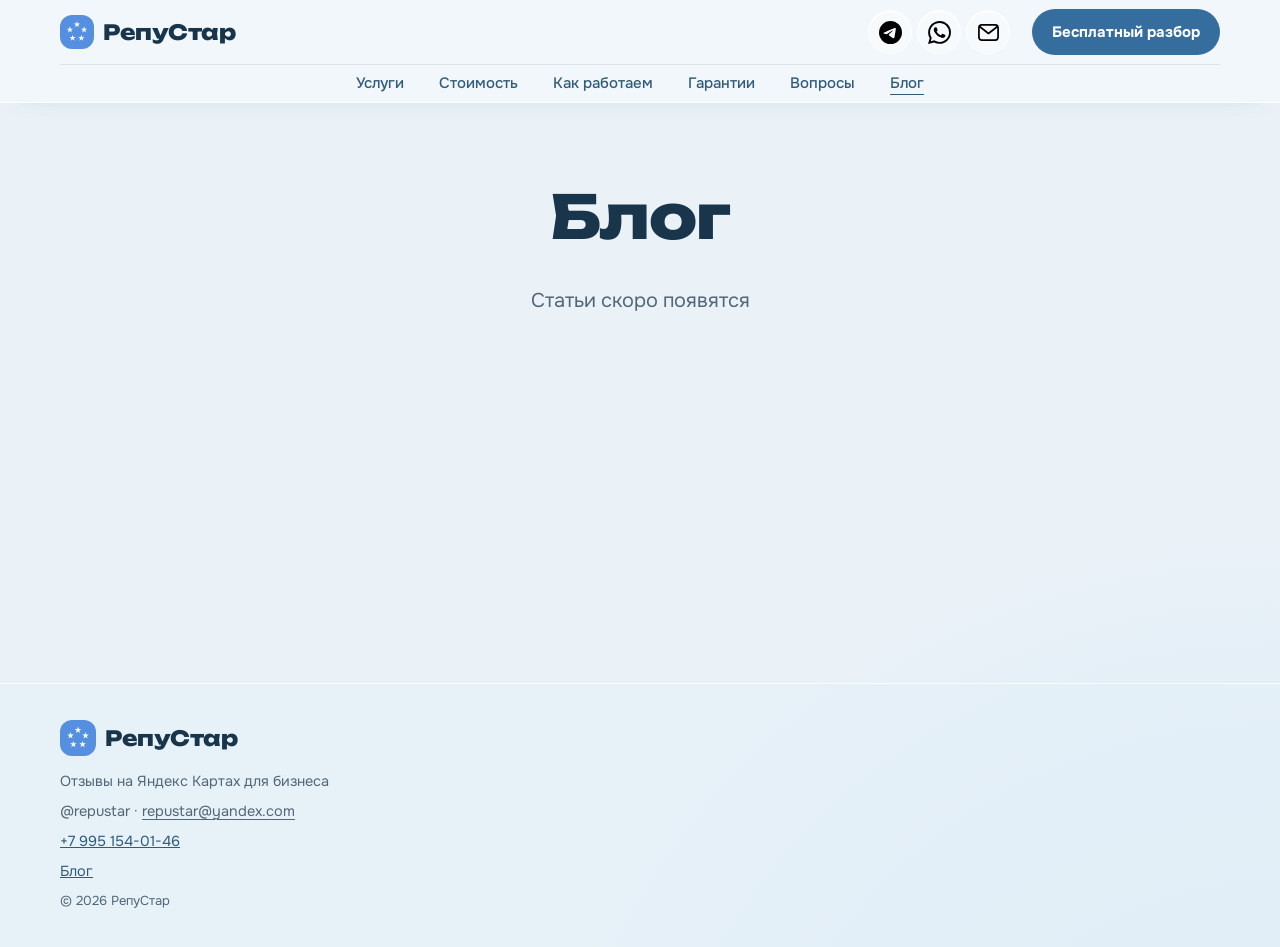
==== blog/index.html @ bebe1fba "Simplify landing copy and add standalone blog" ====
<!DOCTYPE html>
<html lang="ru" data-theme="pastel">
<head>
  <meta charset="UTF-8">
  <meta name="viewport" content="width=device-width, initial-scale=1.0">
  <title>Блог — РепуСтар</title>
  <meta name="description" content="Блог РепуСтар о репутации бизнеса на Яндекс Картах. Статьи скоро появятся.">
  <meta name="robots" content="index,follow,max-image-preview:large">
  <meta name="theme-color" content="#e1edf6">
  <meta property="og:type" content="website">
  <meta property="og:locale" content="ru_RU">
  <meta property="og:title" content="Блог — РепуСтар">
  <meta property="og:description" content="Статьи о репутации бизнеса скоро появятся.">
  <meta name="twitter:card" content="summary">
  <link rel="icon" type="image/svg+xml" href="../favicon.svg?v=3">
  <link rel="preconnect" href="https://fonts.googleapis.com">
  <link rel="preconnect" href="https://fonts.gstatic.com" crossorigin>
  <link href="https://fonts.googleapis.com/css2?family=Onest:wght@400;500;600;700;800&family=Unbounded:wght@500;700;800&display=swap" rel="stylesheet">
  <link rel="stylesheet" href="../pastel-theme.css?v=3">
  <link rel="stylesheet" href="../tide.css?v=3">
  <link rel="stylesheet" href="../interactions.css?v=3">
  <link rel="stylesheet" href="../frost.css?v=3">
  <link rel="stylesheet" href="../range.css?v=1">
  <link rel="stylesheet" href="../email-copy.css?v=1">
  <link rel="stylesheet" href="../cleanup.css?v=1">

  <link rel="canonical" href="https://repustar.pro/blog/">
</head>
<body class="blog-page">
<header class="site-header">
  <div class="wrap header-inner">
    <a class="logo" href="../#top"><span class="logo-mark" aria-hidden="true"><svg xmlns="http://www.w3.org/2000/svg" viewBox="0 0 1024 1024"><rect width="1024" height="1024" fill="#548FE0"/><polygon points="512.0000,187.0000 534.4514,256.0983 607.1057,256.0983 548.3271,298.8034 570.7785,367.9017 512.0000,325.1966 453.2215,367.9017 475.6729,298.8034 416.8943,256.0983 489.5486,256.0983" fill="#FFFFFF"/><polygon points="725.9877,342.4712 748.4391,411.5695 821.0934,411.5695 762.3148,454.2746 784.7662,523.3729 725.9877,480.6678 667.2092,523.3729 689.6606,454.2746 630.8821,411.5695 703.5363,411.5695" fill="#FFFFFF"/><polygon points="644.2517,594.0288 666.7031,663.1271 739.3573,663.1271 680.5788,705.8322 703.0302,774.9305 644.2517,732.2254 585.4732,774.9305 607.9246,705.8322 549.1460,663.1271 621.8003,663.1271" fill="#FFFFFF"/><polygon points="379.7483,594.0288 402.1997,663.1271 474.8540,663.1271 416.0754,705.8322 438.5268,774.9305 379.7483,732.2254 320.9698,774.9305 343.4212,705.8322 284.6427,663.1271 357.2969,663.1271" fill="#FFFFFF"/><polygon points="298.0123,342.4712 320.4637,411.5695 393.1179,411.5695 334.3394,454.2746 356.7908,523.3729 298.0123,480.6678 239.2338,523.3729 261.6852,454.2746 202.9066,411.5695 275.5609,411.5695" fill="#FFFFFF"/></svg></span>РепуСтар</a>
    <nav class="quick-contacts" aria-label="Быстрые контакты">
          <a class="contact-channel channel-tg" href="https://t.me/repustar" target="_blank" rel="noopener" title="Написать в Telegram" aria-label="Написать в Telegram"><img src="../assets/contact-telegram.svg" alt="" aria-hidden="true" width="24" height="24"></a>
          <a class="contact-channel channel-wa" href="https://wa.me/79951540146" target="_blank" rel="noopener" title="Написать в WhatsApp" aria-label="Написать в WhatsApp"><img src="../assets/contact-whatsapp.svg" alt="" aria-hidden="true" width="24" height="24"></a>
          <button type="button" class="contact-channel channel-mail" data-copy-email="repustar@yandex.com" title="Скопировать почту" aria-label="Скопировать почту: repustar@yandex.com"><img src="../assets/contact-mail.svg" alt="" aria-hidden="true" width="24" height="24"></button></nav>
    <nav class="nav" id="nav">
      <a href="../#services">Услуги</a>
      <a href="../#packages">Стоимость</a>
      <a href="../#how">Как работаем</a>
      <a href="../#guarantees">Гарантии</a>
      <a href="../#faq">Вопросы</a>
      <a href="/blog/" aria-current="page">Блог</a>
    </nav>
    <a class="btn btn-accent btn-header" href="../#contacts">Бесплатный разбор</a>
    <button class="burger" id="burger" aria-label="Меню" aria-expanded="false">
      <span></span><span></span><span></span>
    </button>
  </div>
</header>
<main id="top" class="blog-main">
  <section class="section blog-section" aria-labelledby="blogTitle">
    <div class="wrap wrap-narrow">
      <h1 id="blogTitle">Блог</h1>
      <p class="blog-empty">Статьи скоро появятся</p>
    </div>
  </section>
</main>
<footer class="site-footer">
  <div class="wrap footer-inner">
    <div class="logo logo-footer"><span class="logo-mark" aria-hidden="true"><svg xmlns="http://www.w3.org/2000/svg" viewBox="0 0 1024 1024"><rect width="1024" height="1024" fill="#548FE0"/><polygon points="512.0000,187.0000 534.4514,256.0983 607.1057,256.0983 548.3271,298.8034 570.7785,367.9017 512.0000,325.1966 453.2215,367.9017 475.6729,298.8034 416.8943,256.0983 489.5486,256.0983" fill="#FFFFFF"/><polygon points="725.9877,342.4712 748.4391,411.5695 821.0934,411.5695 762.3148,454.2746 784.7662,523.3729 725.9877,480.6678 667.2092,523.3729 689.6606,454.2746 630.8821,411.5695 703.5363,411.5695" fill="#FFFFFF"/><polygon points="644.2517,594.0288 666.7031,663.1271 739.3573,663.1271 680.5788,705.8322 703.0302,774.9305 644.2517,732.2254 585.4732,774.9305 607.9246,705.8322 549.1460,663.1271 621.8003,663.1271" fill="#FFFFFF"/><polygon points="379.7483,594.0288 402.1997,663.1271 474.8540,663.1271 416.0754,705.8322 438.5268,774.9305 379.7483,732.2254 320.9698,774.9305 343.4212,705.8322 284.6427,663.1271 357.2969,663.1271" fill="#FFFFFF"/><polygon points="298.0123,342.4712 320.4637,411.5695 393.1179,411.5695 334.3394,454.2746 356.7908,523.3729 298.0123,480.6678 239.2338,523.3729 261.6852,454.2746 202.9066,411.5695 275.5609,411.5695" fill="#FFFFFF"/></svg></span>РепуСтар</div>
    <p>Отзывы на Яндекс Картах для бизнеса</p>
    <p>@repustar&nbsp;·&nbsp;<button type="button" class="email-copy-text" data-copy-email="repustar@yandex.com" title="Скопировать почту">repustar@yandex.com</button></p>
    <p><a href="tel:+79951540146">+7&nbsp;995&nbsp;154-01-46</a></p>
    <p><a href="/blog/">Блог</a></p>
    <p class="footer-muted">© 2026&nbsp;РепуСтар</p>
  </div>
</footer>
<script src="../blog-nav.js?v=1"></script>
<script src="../email-copy.js?v=1"></script>
</body>
</html>
---- pastel-theme.css ----
/* styles.css */
/* ============ РепуСтар — лендинг ============ */
/* Палитра: тёплый paper/ink + amber акцент. Шрифты: Unbounded (заголовки) + Onest (текст) */

:root {
  --paper: #f5f9fc;
  --paper-2: #eaf2f7;
  --ink: #19354c;
  --ink-2: #203e55;
  --muted: #526778;
  --line: #d2dae0;
  --line-dark: #293035;
  --accent: #346d9e;
  --accent-strong: #315b7a;
  --accent-soft: #dbe5ed;
  --white: #ffffff;
  --radius: 14px;
  --radius-lg: 22px;
  --font: "Onest", "Segoe UI", system-ui, -apple-system, sans-serif;
  --font-head: "Unbounded", "Onest", "Segoe UI", system-ui, sans-serif;
}

* { margin: 0; padding: 0; box-sizing: border-box; }

html { scroll-behavior: smooth; }

body {
  font-family: var(--font);
  background: var(--paper);
  color: var(--ink);
  line-height: 1.6;
  font-size: 17px;
  -webkit-font-smoothing: antialiased;
}

.wrap { max-width: 1080px; margin: 0 auto; padding: 0 24px; }
.wrap-narrow { max-width: 760px; }

/* ---------- header ---------- */
.site-header {
  position: sticky; top: 0; z-index: 50;
  background: rgba(245,249,252,0.92);
  backdrop-filter: blur(8px);
  border-bottom: 1px solid var(--line);
}
.header-inner { display: flex; align-items: center; gap: 28px; height: 68px; }

.logo { font-family: var(--font-head); font-weight: 800; font-size: 21px; letter-spacing: -0.5px; color: var(--ink); text-decoration: none; display: inline-flex; align-items: center; gap: 0; }
.logo span { color: var(--ink); }
.logo-mark {
  display: inline-flex; align-items: center; justify-content: center;
  width: 30px; height: 30px; border-radius: 9px;
  background: var(--accent); color: #19354c; font-size: 16px; line-height: 1;
  flex-shrink: 0;
  margin-right: 8px;
}

.nav { display: flex; gap: 22px; margin-left: auto; }
.nav a {
  color: var(--muted); text-decoration: none; font-weight: 500; font-size: 15px;
  transition: color 0.15s;
}
.nav a:hover { color: var(--ink); }

.btn {
  display: inline-block; padding: 12px 22px; border-radius: 12px;
  font-weight: 700; font-size: 16px; text-decoration: none; text-align: center;
  cursor: pointer; border: 2px solid transparent;
  transition: transform 0.12s, background 0.15s, border-color 0.15s;
  min-height: 48px;
}
.btn:active { transform: scale(0.98); }
.btn-accent { background: var(--accent); color: #19354c; }
.btn-accent:hover { background: var(--accent-strong); }
.btn-ghost { border-color: var(--line); color: var(--ink); background: transparent; }
.btn-ghost:hover { border-color: var(--ink); }
.btn-block { width: 100%; }
.btn-big { padding: 16px 34px; font-size: 18px; }
.btn-header { padding: 9px 18px; font-size: 15px; min-height: 40px; }

.burger { display: none; background: none; border: none; cursor: pointer; padding: 8px; }
.burger span { display: block; width: 22px; height: 2.5px; background: var(--ink); margin: 5px 0; border-radius: 2px; transition: 0.2s; }

/* ---------- hero ---------- */
.hero { padding: 88px 0 72px; }
.hero-grid { display: grid; grid-template-columns: 1.25fr 0.85fr; gap: 56px; align-items: center; }

.eyebrow {
  font-size: 13px; font-weight: 700; letter-spacing: 0.12em; text-transform: uppercase;
  color: var(--accent-strong); margin-bottom: 14px;
}
.eyebrow-dark { color: #bdd8eb; }

h1, h2, h3 { font-family: var(--font-head); }
h1 { font-size: 42px; line-height: 1.14; letter-spacing: -1px; font-weight: 800; }
h1 em { font-style: normal; color: var(--accent-strong); }
.lead { font-size: 19px; color: var(--muted); margin: 20px 0 28px; max-width: 560px; }

.hero-actions { display: flex; gap: 14px; flex-wrap: wrap; }

.hero-facts { list-style: none; display: flex; gap: 22px; margin-top: 34px; flex-wrap: wrap; }
.hero-facts li {
  font-size: 14.5px; color: var(--muted); font-weight: 500;
  display: flex; align-items: center; gap: 8px;
}
.hero-facts li::before { content: ""; width: 7px; height: 7px; border-radius: 50%; background: var(--accent); display: inline-block; }

/* визуал — карточка рейтинга */
.hero-visual { display: flex; justify-content: center; }
.rating-card {
  background: var(--white); border: 1px solid var(--line); border-radius: var(--radius-lg);
  padding: 26px; width: 320px; box-shadow: 0 24px 60px -24px rgba(25,53,76,0.25);
  transform: rotate(1.5deg);
  animation: float 5.5s ease-in-out infinite;
}
@keyframes float {
  0%, 100% { transform: rotate(1.5deg) translateY(0); }
  50% { transform: rotate(1.5deg) translateY(-16px); }
}
.rc-head { display: flex; gap: 12px; align-items: center; margin-bottom: 18px; }
.rc-avatar {
  width: 44px; height: 44px; border-radius: 12px; background: var(--ink); color: var(--paper);
  display: flex; align-items: center; justify-content: center; font-weight: 800; font-size: 18px;
}
.rc-name { font-weight: 700; font-size: 15.5px; }
.rc-cat { font-size: 13px; color: var(--muted); }
.rc-score { border-top: 1px solid var(--line); border-bottom: 1px solid var(--line); padding: 16px 0; display: grid; grid-template-columns: auto 1fr; grid-template-areas: "num stars" "num count"; column-gap: 16px; align-items: center; }
.rc-num { grid-area: num; font-family: var(--font-head); font-size: 46px; font-weight: 800; letter-spacing: -2px; }
.rc-stars { grid-area: stars; color: var(--accent-strong); font-size: 19px; letter-spacing: 2px; }
.rc-count { grid-area: count; color: var(--muted); font-size: 14px; }
.rc-meta { display: flex; gap: 8px; margin-top: 16px; flex-wrap: wrap; }
.rc-badge { background: var(--accent-soft); color: #2a4152; font-size: 12.5px; font-weight: 700; padding: 6px 10px; border-radius: 8px; }
.rc-badge-warm { background: var(--paper-2); color: var(--muted); font-weight: 600; }

/* ---------- sections ---------- */
.section { padding: 84px 0; }
.section-dark { background: var(--ink); color: var(--paper); }
.section-dark h2 { color: var(--paper); }
.section-sub { color: var(--muted); margin: -6px 0 40px; max-width: 560px; }
.section-sub-dark { color: #91a0aa; }
h2 { font-size: 32px; letter-spacing: -0.5px; font-weight: 800; margin-bottom: 8px; }

/* услуги — featured-блок + карточки */
.svc-featured {
  display: grid; grid-template-columns: 1.35fr 0.9fr;
  background: var(--ink); color: var(--paper); border-radius: var(--radius-lg);
  overflow: hidden; margin-bottom: 20px;
}
.svc-f-copy { padding: 36px; }
.svc-f-copy h3 { font-size: 25px; font-weight: 800; margin: 14px 0 10px; color: var(--paper); }
.svc-f-copy p { color: #91a0aa; font-size: 16px; max-width: 520px; }
.tag {
  display: inline-block; font-size: 12px; font-weight: 700; letter-spacing: 0.04em; text-transform: uppercase;
  color: var(--muted); background: var(--paper-2); padding: 5px 10px; border-radius: 8px;
}
.tag-dark { color: #bdd8eb; background: rgba(52,109,158,0.16); }
.svc-f-list { list-style: none; margin-top: 20px; display: grid; gap: 9px; }
.svc-f-list li { color: var(--paper); font-size: 15px; padding-left: 24px; position: relative; }
.svc-f-list li::before { content: "✓"; position: absolute; left: 0; color: var(--accent); font-weight: 800; }
.svc-f-price {
  background: var(--ink-2); border-left: 1px solid var(--line-dark);
  padding: 36px; display: flex; flex-direction: column; gap: 16px;
}
.svc-price-line {
  display: flex; justify-content: space-between; align-items: baseline; gap: 12px;
  border-bottom: 1px dashed var(--line-dark); padding-bottom: 14px;
}
.svc-price-name { color: #91a0aa; font-size: 14.5px; }
.svc-price-val { color: var(--paper); font-weight: 800; font-size: 22px; white-space: nowrap; }
.svc-f-price .btn { margin-top: auto; }
.svc-f-hint { color: #687b88; font-size: 13px; text-align: center; margin: 0; }

.svc-grid { display: grid; grid-template-columns: repeat(3, 1fr); gap: 20px; }
.svc-card {
  background: var(--white); border: 1px solid var(--line); border-radius: var(--radius);
  padding: 26px; display: flex; flex-direction: column; gap: 8px;
  transition: transform 0.15s, box-shadow 0.15s;
}
.svc-card:hover { transform: translateY(-3px); box-shadow: 0 16px 32px -20px rgba(25,53,76,0.3); }
.svc-card h3 { font-size: 18px; font-weight: 800; }
.svc-card p { color: var(--muted); font-size: 15px; flex-grow: 1; }
.svc-card-price { font-weight: 800; font-size: 20px; }
.svc-card-price span { font-size: 13px; font-weight: 500; color: var(--muted); }
.svc-card-link { color: var(--accent-strong); font-weight: 700; font-size: 15px; text-decoration: none; }
.svc-card-link:hover { text-decoration: underline; }

/* гарантии — столбики с цифрами */
.section-tint { background: var(--paper-2); border-top: 1px solid var(--line); border-bottom: 1px solid var(--line); }
.guar-grid { display: grid; grid-template-columns: repeat(4, 1fr); gap: 34px; }
.guar-item { border-top: 2px solid var(--ink); padding-top: 20px; }
.guar-num {
  font-family: var(--font-head);
  font-size: 44px; font-weight: 800; letter-spacing: -2px; line-height: 1;
  color: var(--ink); margin-bottom: 16px;
}
.guar-num span { font-family: var(--font); font-size: 20px; font-weight: 600; letter-spacing: 0; margin-left: 8px; color: var(--muted); }
.guar-item h3 { font-size: 17px; font-weight: 700; margin-bottom: 6px; }
.guar-item p { color: var(--muted); font-size: 14.5px; }

/* шаги */
.steps { list-style: none; counter-reset: step; display: grid; gap: 0; }
.step {
  display: grid; grid-template-columns: 72px 1fr; gap: 24px; padding: 26px 0;
  border-bottom: 1px solid var(--line-dark);
}
.step:last-child { border-bottom: none; }
.step-num {
  width: 52px; height: 52px; border-radius: 50%; border: 2px solid var(--accent);
  color: #bdd8eb; font-weight: 800; font-size: 20px;
  display: flex; align-items: center; justify-content: center;
}
.step h3 { font-size: 19px; font-weight: 700; margin-bottom: 5px; color: var(--paper); }
.step p { color: #91a0aa; font-size: 15.5px; max-width: 640px; }

/* калькулятор */
.calc {
  background: var(--ink); color: var(--paper); border-radius: var(--radius-lg);
  padding: 38px 40px; max-width: 640px; margin: 0 auto;
}
.calc-embed {
  background: transparent; border-radius: 0; padding: 0; max-width: none; margin: 0;
  display: flex; flex-direction: column; gap: 14px;
}
.calc-embed .calc-top { margin-bottom: 4px; flex-direction: column; align-items: flex-start; gap: 10px; }
.calc-embed .calc-num { font-size: 44px; }
.calc-embed .calc-total { text-align: left; }
.calc-embed .calc-total-num { font-size: 26px; }
.calc-embed .calc-scale { margin: 2px 2px 4px; }
.calc-embed .calc-hint { margin: 0; text-align: left; }
.calc-top { display: flex; justify-content: space-between; align-items: flex-end; gap: 24px; margin-bottom: 22px; }
.calc-count { display: flex; align-items: baseline; gap: 10px; }
.calc-num { font-family: var(--font-head); font-size: 56px; font-weight: 800; letter-spacing: -2px; line-height: 1; }
.calc-unit { color: #91a0aa; font-size: 18px; }
.calc-total { text-align: right; }
.calc-total-num { font-family: var(--font-head); display: block; font-size: 28px; font-weight: 800; color: var(--accent); }
.calc-total-unit { color: #91a0aa; font-size: 13.5px; }
.calc-gift {
  display: inline-block; margin-top: 10px; padding: 7px 14px; border-radius: 999px;
  background: var(--accent-soft); color: #2a4152; font-size: 13.5px; font-weight: 700;
}
.calc-embed .calc-gift { margin-top: 0; }
.calc-range {
  -webkit-appearance: none; appearance: none; width: 100%; height: 8px; border-radius: 999px;
  background: var(--line-dark); outline: none; cursor: pointer;
}
.calc-range::-webkit-slider-thumb {
  -webkit-appearance: none; appearance: none; width: 26px; height: 26px; border-radius: 50%;
  background: var(--accent); border: 3px solid var(--ink-2); box-shadow: 0 0 0 2px var(--accent); cursor: grab;
}
.calc-range::-moz-range-thumb {
  width: 26px; height: 26px; border-radius: 50%;
  background: var(--accent); border: 3px solid var(--ink-2); box-shadow: 0 0 0 2px var(--accent); cursor: grab;
}
.calc-scale { display: flex; justify-content: space-between; color: #687b88; font-size: 13px; margin: 8px 2px 24px; }
.calc .btn { display: block; }
.calc-hint { color: #687b88; font-size: 13.5px; text-align: center; margin: 14px 0 0; }
.plans-note { color: var(--muted); font-size: 14.5px; margin-top: 22px; text-align: center; }

/* кейсы */
.case-grid { display: grid; grid-template-columns: repeat(3, 1fr); gap: 20px; margin-top: 8px; }
.case-card {
  background: var(--ink-2); border: 1px solid var(--line-dark); border-radius: var(--radius);
  padding: 24px; display: flex; flex-direction: column; gap: 14px;
}
.case-top { display: flex; justify-content: space-between; align-items: flex-start; gap: 10px; }
.case-title { font-weight: 700; font-size: 16px; color: var(--paper); }
.case-badge { font-size: 12px; font-weight: 700; color: #bdd8eb; border: 1px solid #303b42; padding: 4px 9px; border-radius: 8px; white-space: nowrap; }
.case-score { font-family: var(--font-head); font-size: 24px; font-weight: 800; letter-spacing: -0.5px; color: var(--paper); }
.case-score b { color: var(--accent); }
.case-line { color: #91a0aa; font-size: 14px; }
.cases-note { margin-top: 20px; color: #687b88; font-size: 13.5px; }

/* FAQ */
.faq-item { border-bottom: 1px solid var(--line); }
.faq-item summary {
  cursor: pointer; list-style: none; padding: 22px 0; font-weight: 700; font-size: 18px;
  display: flex; justify-content: space-between; align-items: center; gap: 16px;
}
.faq-item summary::-webkit-details-marker { display: none; }
.faq-item summary::after { content: "+"; font-size: 24px; font-weight: 500; color: var(--accent-strong); transition: transform 0.2s; flex-shrink: 0; }
.faq-item[open] summary::after { transform: rotate(45deg); }
.faq-item p { color: var(--muted); padding: 0 0 22px; max-width: 620px; }

/* CTA */
.section-cta { padding: 96px 0; }
.cta-box { text-align: center; }
.cta-box h2 { font-size: 34px; }
.cta-box p { color: var(--muted); margin: 12px 0 28px; }
.cta-hint { font-size: 14px; margin-top: 18px !important; }
.cta-hint a { color: var(--muted); }

/* лид-форма */
.lead-form {
  margin: 32px 0 20px; padding: 24px; border: 1px solid var(--line); border-radius: var(--radius-lg);
  background: var(--white); text-align: left; box-shadow: 0 18px 38px -32px rgba(25,53,76,0.45);
}
.lead-form-grid { display: grid; grid-template-columns: 1fr 1fr; gap: 14px; }
.lead-form label { display: block; margin-bottom: 14px; color: var(--ink); font-size: 14px; font-weight: 700; }
.lead-form label > span { display: block; margin: 0 0 6px; }
.lead-form small { color: var(--muted); font-weight: 500; }
.lead-form input, .lead-form textarea {
  display: block; width: 100%; border: 1px solid var(--line); border-radius: 10px; padding: 12px 14px;
  color: var(--ink); background: #fff; font: inherit; font-size: 16px; line-height: 1.4;
}
.lead-form textarea { resize: vertical; min-height: 92px; }
.lead-form input:focus, .lead-form textarea:focus { outline: 3px solid var(--accent-soft); border-color: var(--accent-strong); }
.form-note { font-size: 13.5px; color: var(--muted) !important; margin: 12px 0 0 !important; text-align: center; }
.form-note[data-state="error"] { color: #a32626 !important; }
.form-note[data-state="success"] { color: #276b39 !important; }
.lead-form button:disabled { opacity: 0.65; cursor: wait; }
.hp-field { position: absolute; left: -9999px; width: 1px; height: 1px; overflow: hidden; }

.contact-grid { display: grid; grid-template-columns: repeat(3, 1fr); gap: 12px; }
.contact-btn {
  min-height: 54px; display: flex; align-items: center; justify-content: center;
  color: #fff !important; border: none; font-weight: 700;
}
.contact-btn:hover { transform: translateY(-2px); }
.ct-tg { background: #2aabee; }
.ct-mail { background: #526778; }

.mobile-cta { display: none; }

/* footer */
.site-footer { border-top: 1px solid var(--line); padding: 36px 0; background: var(--paper-2); }
.footer-inner { display: flex; flex-direction: column; gap: 6px; }
.footer-inner p { color: var(--muted); font-size: 14.5px; }
.logo-footer { margin-bottom: 8px; }
.footer-muted { font-size: 13px !important; }

/* ---------- responsive ---------- */
@media (max-width: 920px) {
  .hero-grid { grid-template-columns: 1fr; gap: 44px; }
  .hero { padding: 56px 0 48px; }
  h1 { font-size: 36px; }
  .hero-visual { order: 2; }
  .case-grid { grid-template-columns: 1fr; }
  .svc-featured { grid-template-columns: 1fr; }
  .svc-f-price { border-left: none; border-top: 1px solid var(--line-dark); }
  .guar-grid { grid-template-columns: repeat(2, 1fr); }
}

@media (max-width: 720px) {
  .nav { display: none; position: absolute; top: 68px; left: 0; right: 0; background: var(--paper); border-bottom: 1px solid var(--line); flex-direction: column; padding: 16px 24px; gap: 14px; }
  .nav.open { display: flex; }
  .btn-header { display: none; }
  .burger { display: block; margin-left: auto; }
  h1 { font-size: 29px; }
  h2 { font-size: 26px; }
  .step { grid-template-columns: 52px 1fr; gap: 16px; }
  .step-num { width: 44px; height: 44px; font-size: 17px; }
  .rating-card { width: 280px; padding: 22px; }
  .hero-facts { flex-direction: column; gap: 12px; }
  .lead-form { margin-top: 26px; padding: 18px; }
  .lead-form-grid { grid-template-columns: 1fr; gap: 0; }
  .contact-grid { grid-template-columns: 1fr 1fr; }
  .calc:not(.calc-embed) { padding: 28px 22px; }
  .calc-num { font-size: 44px; }
  .calc-total-num { font-size: 24px; }
  .svc-grid { grid-template-columns: 1fr; }
  .guar-grid { grid-template-columns: 1fr; }
  .svc-f-copy, .svc-f-price { padding: 26px; }
  .mobile-cta {
    display: block; position: fixed; z-index: 45; left: 12px; right: 12px; bottom: 12px;
    padding: 13px 16px; border-radius: 12px; background: var(--accent); color: #19354c;
    font-weight: 800; text-align: center; text-decoration: none; box-shadow: 0 12px 30px rgba(25,53,76,0.25);
  }
  .site-footer { padding-bottom: 86px; }
}

@media (prefers-reduced-motion: reduce) {
  html { scroll-behavior: auto; }
  * { transition: none !important; animation: none !important; }
}



/* refresh.css */
/* РепуСтар: более крупная типографика, тёплый выделенный первый экран,
   ясные секции и спокойная анимация. Поверх исходного styles.css. */
:root {
  --paper:#f5f9fc; --paper-2:#eaf2f7; --ink:#19354c; --ink-2:#24465e;
  --muted:#526778; --line:#c4ced6; --line-dark:#3d4951;
  --accent:#b8d4e8; --accent-strong:#315b7a; --accent-soft:#d1dee8;
  --radius:18px; --radius-lg:24px;
}
body { font-size:18px; line-height:1.65; }
p, li, summary, .case-line, .contact-choice-copy { text-wrap:pretty; }
h1, h2, h3, .case-title, .case-score, .calc-gift { text-wrap:balance; }
.case-title { min-width:0; flex:1; }
.svc-f-copy, .svc-f-price, .svc-card, .guar-item, .case-card, .step > div { min-width:0; }
.wrap { max-width:1220px; padding:0 30px; }
.wrap-narrow { max-width:880px; }
:where(a,button,input,textarea,summary):focus-visible { outline:3px solid #40627b; outline-offset:4px; }
.site-header { background:rgba(245,249,252,.96); transition:box-shadow .35s ease,background .35s ease; }
.site-header.is-scrolled { box-shadow:0 10px 30px rgba(34,47,57,.10); background:rgba(245,249,252,.99); }
.nav a { position:relative; color:#315b7a; font-size:15px; }
.nav a::after { content:""; position:absolute; bottom:-8px; left:0; right:0; height:2px; background:var(--accent-strong); scale:0 1; transform-origin:left; transition:scale .35s cubic-bezier(.2,.7,.2,1); }
.nav a:hover::after,.nav a:focus-visible::after { scale:1 1; }
.btn { border-radius:14px; min-height:52px; padding:13px 23px; transition:transform .35s cubic-bezier(.2,.8,.2,1),background .3s ease,border-color .3s ease,box-shadow .35s ease; }
.btn:hover { transform:translateY(-3px); box-shadow:0 14px 26px -18px rgba(26,38,47,.6); }
.btn:active { transform:translateY(0) scale(.98); }
.btn-accent { background:var(--accent); color:var(--ink); }
.btn-accent:hover { background:#95b3c9; }
.btn-header { min-height:42px; padding:9px 18px; border-radius:11px; }
.btn-big { padding:16px 32px; font-size:19px; }

/* Блок решения: сохранили текст, карточку рейтинга и два действия. */
.hero { position:relative; isolation:isolate; overflow:hidden; padding:54px 0 46px; background:#e1edf6; border-bottom:1px solid #8dabc1; }
.hero::before { content:""; position:absolute; z-index:-1; width:min(72vw,900px); aspect-ratio:1; right:-20%; top:-80%; border:1px solid rgba(53,74,89,.22); border-radius:50%; pointer-events:none; }
.hero::after { content:""; position:absolute; z-index:-1; width:min(54vw,680px); aspect-ratio:1; right:-8%; top:-48%; border:1px solid rgba(53,74,89,.15); border-radius:50%; pointer-events:none; }
.hero-grid { grid-template-columns:minmax(0,1.5fr) minmax(290px,.7fr); gap:18px 42px; align-items:start; }
.hero-copy { display:contents; }
.hero .eyebrow { grid-column:1/-1; color:#273d4d; margin:0; }
.hero h1 { grid-column:1/-1; max-width:1160px; font-size:clamp(51px,5.9vw,82px); line-height:1.09; letter-spacing:-.055em; text-wrap:balance; }
.hero h1 em { color:var(--ink); text-decoration:underline; text-decoration-color:#446a85; text-decoration-thickness:.06em; text-underline-offset:.13em; }
.hero .lead { grid-column:1; grid-row:3; max-width:720px; margin:4px 0 0; color:#315b7a; font-size:20px; line-height:1.53; text-wrap:pretty; }
.hero-actions { grid-column:1; grid-row:4; margin:2px 0 0; }
.hero-actions .btn { font-size:17px; }
.hero-actions .btn-ghost { border-color:#556773; background:rgba(255,255,255,.18); }
.hero-actions .btn-ghost:hover { background:rgba(255,255,255,.55); }
.hero-visual { grid-column:2; grid-row:3/5; align-self:center; padding:0 10px; }
.rating-card { width:min(100%,340px); padding:28px; background:#ffffff; box-shadow:0 26px 60px -24px rgba(31,48,61,.32); animation:float-refined 7s ease-in-out infinite; }
@keyframes float-refined { 0%,100% { transform:rotate(1.5deg) translateY(0); } 50% { transform:rotate(1.5deg) translateY(-7px); } }
.rc-num { font-size:51px; }
.hero-facts { grid-column:1/-1; grid-row:5; display:grid; grid-template-columns:repeat(4,minmax(0,1fr)); gap:0; margin:30px 0 0; border-top:1px solid rgba(36,54,67,.35); }
.hero-facts li { min-height:66px; padding:15px 14px 0 0; margin-right:16px; color:#2c343a; font-size:15px; font-weight:650; line-height:1.4; border-right:1px solid rgba(36,54,67,.25); }
.hero-facts li:last-child { border-right:0; margin-right:0; }
.hero-facts li::before { background:#324959; flex:none; }

/* Ритм и читаемость секций. */
.section { padding:104px 0; }
.eyebrow { font-size:13px; letter-spacing:.15em; margin-bottom:14px; }
h2 { font-size:clamp(39px,4.4vw,54px); line-height:1.12; letter-spacing:-.045em; margin-bottom:18px; }
.section-sub { max-width:760px; font-size:18px; line-height:1.55; margin:0 0 40px; }
#services { background:#ffffff; }
.svc-featured { grid-template-columns:1.25fr .85fr; border-radius:24px; margin-bottom:18px; box-shadow:0 26px 48px -38px rgba(26,38,47,.65); }
.svc-f-copy,.svc-f-price { padding:44px; }
.svc-f-copy h3 { font-size:34px; line-height:1.18; margin:20px 0 14px; }
.svc-f-copy p { font-size:18px; line-height:1.55; color:#c4d7e5; }
.svc-f-list { gap:11px; margin-top:26px; }
.svc-f-list li { font-size:16px; line-height:1.45; }
.svc-f-price { background:#24465e; }
.calc-embed .calc-num { font-size:56px; }
.calc-embed .calc-total-num { font-size:31px; }
.calc-embed .calc-hint { color:#aeb9c1; }
.svc-grid,.case-grid { gap:18px; }
.svc-card { padding:32px; gap:12px; border-color:#ced7de; box-shadow:0 7px 26px -22px rgba(32,49,61,.3); transition:translate .5s cubic-bezier(.2,.8,.2,1),border-color .35s ease,box-shadow .35s ease,opacity .7s ease; }
.svc-card:hover { transform:none; translate:0 -6px; border-color:#8aa4b7; box-shadow:0 20px 36px -25px rgba(32,49,61,.42); }
.svc-card h3 { font-size:21px; line-height:1.28; }
.svc-card p { font-size:16.5px; line-height:1.6; }
.svc-card-link { margin-top:5px; color:#345165; }
.section-tint { background:#eaf2f7; border-color:#b7c4ce; }
.guar-grid { gap:16px; }
.guar-item { background:#ffffff; border:1px solid #c2ced7; border-top:3px solid #4e7089; border-radius:16px; padding:26px 24px 30px; box-shadow:0 10px 28px -24px rgba(31,43,51,.35); }
.guar-num { font-size:clamp(39px,3.6vw,54px); margin-bottom:26px; }
.guar-item h3 { font-size:19px; line-height:1.33; margin-bottom:10px; }
.guar-item p { font-size:16px; line-height:1.55; }
.section-dark { background:#19354c; }
.section-sub-dark { color:#c4d7e5; }
#how { border-bottom:1px solid #45545e; }
.steps { gap:12px; grid-auto-rows:1fr; }
.step { padding:23px 28px; grid-template-columns:60px 1fr; align-items:start; border:1px solid rgba(182,202,217,.22); border-radius:16px; background:rgba(255,255,255,.045); transition:background .3s ease,border-color .3s ease,translate .4s ease,opacity .7s ease; }
.step:last-child { border:1px solid rgba(182,202,217,.22); }
.step:hover { background:rgba(255,255,255,.09); border-color:rgba(182,202,217,.52); translate:4px 0; }
.step-num { border-color:#8bacc3; color:#bdd8eb; }
.step h3 { font-size:22px; line-height:1.3; }
.step p { color:#c4d7e5; font-size:17px; line-height:1.55; max-width:800px; }
#cases { background:#f5f9fc; color:var(--ink); }
#cases h2 { color:var(--ink); }
#cases .eyebrow { color:#345165; }
#cases .section-sub,#cases .cases-note { color:var(--muted); }
#cases .case-card { background:#ffffff; border-color:#c1cdd5; padding:29px; gap:17px; box-shadow:0 10px 30px -26px rgba(33,50,62,.36); transition:translate .45s ease,border-color .35s ease,box-shadow .35s ease,opacity .7s ease; }
#cases .case-card:hover { translate:0 -5px; border-color:#7a98ad; box-shadow:0 20px 35px -27px rgba(33,50,62,.45); }
#cases .case-title,#cases .case-score { color:var(--ink); }
#cases .case-title { font-size:17px; }
#cases .case-score { font-size:25px; line-height:1.35; }
#cases .case-score b { color:#345165; }
#cases .case-line { color:#49565f; font-size:16px; line-height:1.55; }
#cases .case-badge { color:#334e62; border-color:#aac0cf; background:#e1eaf0; }
#faq { background:#ffffff; }
.faq-item { border:1px solid #cbd4db; border-radius:14px; background:#fff; margin-bottom:10px; overflow:hidden; transition:border-color .3s ease,box-shadow .3s ease; }
.faq-item[open] { border-color:#85a0b3; box-shadow:0 12px 28px -24px rgba(32,49,61,.4); }
.faq-item summary { padding:22px 25px; font-size:19px; line-height:1.4; transition:background .3s ease; }
.faq-item summary:hover { background:#edf2f6; }
.faq-item p { max-width:none; padding:0 25px 24px; font-size:17px; line-height:1.6; animation:answer-appear .4s ease both; }
@keyframes answer-appear { from { opacity:0; translate:0 -7px; } to { opacity:1; translate:0 0; } }
.section-cta { background:#dceaf4; padding:105px 0; }
.cta-box h2 { font-size:clamp(38px,4.2vw,53px); line-height:1.16; }
.cta-box > p { max-width:760px; margin:16px auto 30px; font-size:18px; line-height:1.6; }
.lead-form { padding:34px; border-color:#b1c1cc; box-shadow:0 20px 44px -30px rgba(28,43,54,.33); }
.lead-form label { font-size:15px; }
.lead-form input,.lead-form textarea { min-height:52px; border-color:#bdc8d0; transition:border-color .25s ease,box-shadow .25s ease; }
.lead-form input:focus,.lead-form textarea:focus { outline:none; border-color:#4b7491; box-shadow:0 0 0 4px #d3dfe8; }
.contact-grid { gap:14px; }
.contact-btn:hover { transform:translateY(-3px); }
/* Two clear ways to start: leave details or initiate the conversation. */
.contact-choices { display:grid; grid-template-columns:repeat(2,minmax(0,1fr)); gap:14px; margin:30px 0 0; text-align:left; }
.contact-choice { display:grid; grid-template-columns:auto minmax(0,1fr) auto; align-items:center; gap:14px; min-height:112px; padding:20px 22px; color:#19354c; background:#ffffff; border:1px solid #a2b7c6; border-radius:18px; text-decoration:none; box-shadow:0 15px 32px -28px rgba(21,33,41,.45); transition:translate .3s ease,box-shadow .3s ease,border-color .3s ease; }
.contact-choice:hover { translate:0 -4px; border-color:#4f7a98; box-shadow:0 20px 32px -25px rgba(21,33,41,.45); }
.contact-choice:focus-visible { outline:3px solid #4b7491; outline-offset:3px; }
.contact-choice-num { font:700 15px 'Unbounded',sans-serif; color:#315b7a; align-self:start; margin-top:5px; }
.contact-choice-copy strong { display:block; font-size:19px; line-height:1.2; }
.contact-choice-copy small { display:block; margin-top:8px; font-size:14px; line-height:1.35; color:#4d5b65; }
.contact-choice-arrow { align-self:end; font-size:24px; line-height:1; color:#315b7a; }
.contact-choice-direct { color:#fff; background:#19354c; border-color:#19354c; }
.contact-choice-direct .contact-choice-num,.contact-choice-direct .contact-choice-arrow { color:#b8d4e8; }
.contact-choice-direct .contact-choice-copy small { color:#c4d7e5; }
.contact-path-form { margin-top:54px; text-align:left; }
.contact-path-form h3,.contact-path-direct h3 { font:700 clamp(24px,2.7vw,32px)/1.25 'Unbounded',sans-serif; letter-spacing:-.035em; }
.contact-path-form h3 { margin:0 0 10px; }
.contact-path-form > p { font-size:17px; line-height:1.55; margin:0; color:#404b52; }
.contact-path-form .lead-form { margin:24px 0 0; }
.contact-path-direct { margin-top:42px; padding:38px; text-align:left; color:#fff; background:#19354c; border-radius:20px; box-shadow:0 24px 44px -32px rgba(21,33,41,.65); }
.contact-path-num { display:block; margin-bottom:17px; color:#b8d4e8; font:700 13px 'Unbounded',sans-serif; letter-spacing:.04em; }
.contact-path-direct h3 { margin:0; }
.contact-path-direct > p { color:#d4e3ee; font-size:17px; line-height:1.55; margin:12px 0 24px; }
.contact-path-direct .contact-grid { grid-template-columns:minmax(0,1fr); }
.contact-path-direct .contact-btn { min-height:58px; padding:14px 12px; font-size:16px; line-height:1.35; text-align:center; }
.contact-path-direct .contact-mail { margin:20px 0 0; color:#c4d7e5; font-size:14px; }
.contact-mail a { color:#bdd8eb; text-underline-offset:3px; }
#leadForm,#writeDirect { scroll-margin-top:90px; }
.site-footer { background:#eaf2f7; }

/* Движение только у элементов ниже первого экрана: контент доступен без JS. */
.reveal { opacity:0; translate:0 24px; transition:opacity .72s ease,translate .72s cubic-bezier(.2,.8,.2,1); transition-delay:var(--stagger,0ms); }
.reveal.is-visible { opacity:1; translate:0 0; }
.reveal.is-visible.svc-card:hover,.reveal.is-visible.case-card:hover { translate:0 -6px; }
.reveal.is-visible.step:hover { translate:4px 0; }
@media (max-width:720px) {
  .mobile-cta { display:none; }
  .motion-on .mobile-cta { display:block; opacity:0; visibility:hidden; pointer-events:none; translate:0 14px; transition:opacity .35s ease,translate .35s ease,visibility 0s .35s; }
  .motion-on .mobile-cta.is-visible { opacity:1; visibility:visible; pointer-events:auto; translate:0 0; transition-delay:0s; }
}
.hero .eyebrow,.hero h1,.hero .lead,.hero-actions { animation:hero-enter .7s cubic-bezier(.2,.8,.2,1) both; }
.hero h1 { animation-delay:.08s; }
.hero .lead { animation-delay:.15s; }
.hero-actions { animation-delay:.21s; }
.hero-visual { animation:hero-enter .8s .3s cubic-bezier(.2,.8,.2,1) both; }
.calc-total-num.calc-pop { animation:total-bump .3s ease; }
@keyframes total-bump { 50% { scale:1.07; } }
.form-note[data-state] { animation:answer-appear .4s ease both; }
@keyframes hero-enter { from { opacity:0; translate:0 17px; } to { opacity:1; translate:0 0; } }

@media (max-width:1050px) {
  .hero-grid { grid-template-columns:minmax(0,1fr) minmax(250px,.52fr); gap:18px 22px; }
  .hero h1 { font-size:clamp(48px,6vw,70px); }
  .guar-grid { grid-template-columns:repeat(2,minmax(0,1fr)); }
  .svc-f-copy,.svc-f-price { padding:32px; }
}
@media (min-width:721px) and (max-width:900px) {
  .site-header .nav { display:none; position:absolute; top:68px; left:0; right:0; margin:0; background:#f5f9fc; border-bottom:1px solid var(--line); flex-direction:column; gap:14px; padding:20px 30px; }
  .site-header .nav.open { display:flex; }
  .btn-header { display:none; }
  .burger { display:block; margin-left:auto; }
}
@media (max-width:920px) {
  .hero { padding:52px 0 42px; }
  .hero-grid { display:grid; grid-template-columns:1fr; gap:20px; }
  .hero-copy { display:contents; }
  .hero .eyebrow,.hero h1,.hero .lead,.hero-actions,.hero-facts,.hero-visual { grid-column:1; grid-row:auto; }
  .hero h1 { font-size:clamp(45px,7.2vw,65px); }
  .hero .lead { max-width:760px; margin:0; }
  .hero-visual { justify-content:flex-start; padding:12px 0 0; }
  .hero-facts { order:0; grid-template-columns:repeat(2,minmax(0,1fr)); margin-top:0; }
  .svc-featured { grid-template-columns:1fr; }
  .svc-grid { grid-template-columns:repeat(2,minmax(0,1fr)); }
  .svc-f-price { border-left:0; border-top:1px solid var(--line-dark); }
  .case-grid { grid-template-columns:repeat(2,minmax(0,1fr)); }
  .case-card:last-child { grid-column:1/-1; }
}
@media (max-width:720px) {
  body { font-size:16.5px; }
  .wrap { padding:0 20px; }
  .site-header .nav { background:#f5f9fc; }
  .hero { padding:38px 0 34px; }
  .hero-grid { gap:18px; }
  .hero h1 { font-size:clamp(39px,10.5vw,52px); line-height:1.11; letter-spacing:-.055em; }
  .hero .lead { font-size:17px; line-height:1.55; }
  .hero-actions { gap:10px; }
  .hero-actions .btn { width:100%; font-size:16px; }
  .hero-facts { grid-template-columns:1fr 1fr; gap:0 10px; }
  .hero-facts li { min-height:72px; margin:0; padding:13px 0; border-right:0; border-bottom:1px solid rgba(36,54,67,.2); font-size:13px; }
  .hero-visual { padding:2px 0 0; }
  .rating-card { width:290px; padding:22px; }
  .section { padding:74px 0; }
  h2 { font-size:clamp(34px,8.6vw,44px); }
  .section-sub { font-size:17px; margin-bottom:30px; }
  .svc-f-copy,.svc-f-price { padding:29px 24px; }
  .svc-f-copy h3 { font-size:28px; }
  .svc-f-copy p { font-size:17px; }
  .svc-grid,.case-grid,.guar-grid { grid-template-columns:1fr; }
  .case-card:last-child { grid-column:auto; }
  .svc-card,.guar-item,#cases .case-card { padding:27px 24px; }
  .guar-num { font-size:42px; margin-bottom:18px; }
  .step { grid-template-columns:44px 1fr; gap:15px; padding:21px 17px; }
  .step-num { width:43px; height:43px; }
  .step h3 { font-size:19px; }
  .step p { font-size:16px; }
  .faq-item summary { font-size:17px; padding:19px 18px; }
  .faq-item p { padding:0 18px 20px; font-size:16px; }
  .section-cta { padding:75px 0; }
  .cta-box h2 { font-size:36px; }
  .cta-box > p { font-size:17px; }
  .lead-form { padding:23px 18px; }
  .contact-grid { grid-template-columns:1fr 1fr; }
  .contact-choices { grid-template-columns:1fr; gap:10px; }
  .contact-choice { min-height:88px; padding:17px 18px; }
  .contact-choice-copy strong { font-size:17px; }
  .contact-path-form { margin-top:44px; }
  .contact-path-direct { padding:27px 21px; }
  .contact-path-direct .contact-grid { grid-template-columns:1fr; }
  .mobile-cta { min-height:50px; background:#b8d4e8; }
}
@media (max-width:410px) {
  .hero h1 { font-size:39px; }
  .hero-facts { grid-template-columns:1fr; }
  .hero-facts li { min-height:0; }
  .contact-grid { grid-template-columns:1fr; }
  .step { position:relative; grid-template-columns:minmax(0,1fr); }
  .step-num { position:absolute; top:21px; left:17px; }
  .step h3 { padding-left:58px; min-height:43px; margin-bottom:12px; display:flex; align-items:center; }
}
@media (prefers-reduced-motion:reduce) {
  html { scroll-behavior:auto; }
  *,*::before,*::after { animation:none !important; transition:none !important; scroll-behavior:auto !important; }
  .reveal { opacity:1; translate:none; }
}



/* packages.css */
/* Ready-made packages: same existing warm poster palette. */
.package-section { background:#edf4f8; }
.pack-grid { display:grid; grid-template-columns:repeat(3,minmax(0,1fr)); gap:20px; align-items:stretch; }
.pack-card { display:flex; flex-direction:column; min-width:0; padding:28px; border:1px solid #b3c2cd; border-radius:20px; background:#ffffff; }
.pack-featured { border:2px solid #4b7593; background:#edf2f6; box-shadow:0 15px 35px -25px #466c87; }
.pack-kicker,.pack-badge { align-self:start; font-size:13px; font-weight:700; min-height:28px; margin-bottom:18px; }
.pack-badge { padding:4px 10px; color:#fff; background:#355267; border-radius:6px; }
.pack-kicker { padding-top:4px; color:#53626c; }
.pack-card h3 { font-family:var(--font-head); font-size:23px; line-height:1.3; margin:0 0 17px; }
.pack-count { font-size:28px; font-weight:800; line-height:1.2; margin-bottom:20px; }
.pack-count span { font-size:17px; font-weight:500; }
.pack-price { font-size:22px; font-weight:600; line-height:1.25; margin:0 0 20px; }
.pack-price small { display:block; font-size:14px; font-weight:500; color:#54626c; margin-top:5px; }
.pack-unit { margin:0 0 22px; font-size:44px; line-height:1.15; font-weight:800; color:#19354c; }
.pack-unit small { display:block; margin-top:5px; font-size:16px; line-height:1.4; font-weight:500; }
.pack-description { font-size:16px; line-height:1.55; margin-bottom:24px; flex:1; }
.pack-card .btn { margin-top:auto; white-space:normal; }
.pack-upgrade { padding:18px 0; font-size:17px; color:#40515d; }
.pack-large { margin-top:12px; border-top:1px solid #b3c2cd; }
.pack-large-title { padding:22px 0; font-size:19px; font-weight:700; }
.pack-grid-large { grid-template-columns:repeat(4,minmax(0,1fr)); }
.pack-grid-large .pack-card { padding:23px; }
.pack-grid-large .pack-card h3 { font-size:19px; }
.pack-grid-large .pack-price { font-size:21px; }
.pack-note { font-size:15px; color:#54626c; margin-top:22px; max-width:850px; }
.trial-offer { display:grid; grid-template-columns:minmax(0,1fr) auto; gap:24px; align-items:center; margin-top:34px; padding:28px; border-radius:18px; background:#dceaf4; }
.trial-offer h3 { font-size:28px; line-height:1.3; margin:0 0 10px; }
.trial-offer p:not(.eyebrow) { max-width:690px; font-size:16px; line-height:1.55; }
@media(max-width:1000px) { .pack-grid-large { grid-template-columns:repeat(2,minmax(0,1fr)); } .pack-card {padding:22px;} .pack-unit {font-size:38px;} }
@media(max-width:720px) { .pack-grid,.pack-grid-large { grid-template-columns:minmax(0,1fr); } .trial-offer { grid-template-columns:minmax(0,1fr); padding:23px; } .trial-offer .btn { width:100%; white-space:normal; } .pack-card {padding:26px;} .pack-card h3 {font-size:24px;} }



/* mix.css */
/* Original Repustar editorial mix: warm palette, bold type and open layouts. */
.hero { background:#e1edf6; }
.hero h1 { font-size:clamp(51px,6.15vw,88px); }
.hero-actions .btn-accent::after { content:"↗"; margin-left:18px; font-size:21px; }
.hero-actions .btn { border-radius:9px; }
.section > .wrap > h2 { font-size:clamp(38px,4.7vw,62px); max-width:1080px; }
.section > .wrap > .eyebrow { display:flex; align-items:center; gap:16px; }
.section > .wrap > .eyebrow::after { content:""; width:52px; height:1px; background:currentColor; opacity:.45; }
.pack-card { border-radius:12px; box-shadow:none; }
.pack-featured { background:#fff; color:#19354c; border-color:#4b7593; }
.pack-featured .pack-badge { background:#b8d4e8; color:#19354c; }
.pack-featured .pack-unit { color:#19354c; }
.pack-featured .pack-price small { color:#54626c; }
.pack-grid-large .pack-card { --pack-bg:#19354c; --pack-accent:#b8d4e8; background:var(--pack-bg); color:#fff; border:1px solid var(--pack-bg); border-top:4px solid var(--pack-accent); }
.pack-grid-large .pack-unit { color:var(--pack-accent); }
.pack-grid-large .pack-unit small { color:#fff; }
.pack-grid-large .pack-kicker,.pack-grid-large .pack-price small { color:#d4e3ee; }
.pack-grid-large .btn-ghost { color:var(--pack-bg); border-color:var(--pack-accent); background:var(--pack-accent); }
.pack-grid-large .btn-ghost:hover { background:#fff; color:var(--pack-bg); border-color:#fff; }
.pack-card .btn,.trial-offer .btn { border-radius:9px; }
.trial-offer { border-radius:12px; }
.mix-situations { background:#e8edf0; border-top:1px solid #cad3d9; }
.mix-layout { display:grid; grid-template-columns:minmax(0,.95fr) minmax(0,1.05fr); gap:80px; align-items:start; }
.mix-intro { min-width:0; }
.mix-intro h2 { font-size:clamp(38px,4.55vw,62px); line-height:1.12; max-width:500px; }
.mix-intro > p:not(.eyebrow) { max-width:460px; margin:26px 0; color:#526778; font-size:18px; line-height:1.65; }
.mix-text-link { display:inline-flex; align-items:center; gap:22px; padding:12px 0; font-size:17px; font-weight:700; color:#324e62; border-bottom:1px solid #7591a5; text-decoration:none; }
.mix-text-link span { font-size:24px; transition:translate .25s ease; }
.mix-text-link:hover span { translate:3px -3px; }
.mix-list { min-width:0; }
.mix-row { border-top:1px solid #99a7b1; padding:27px 0 32px; min-width:0; }
.mix-row:last-child { border-bottom:1px solid #99a7b1; }
.mix-row-num { display:block; font-size:12px; font-weight:700; letter-spacing:.09em; color:#406178; margin-bottom:16px; }
.mix-row h3 { font-family:var(--font-head); font-size:clamp(23px,2.4vw,30px); line-height:1.28; letter-spacing:-.035em; margin:0 0 16px; }
.mix-row p { color:#526778; font-size:17px; line-height:1.65; max-width:530px; }
.mix-project { background:#19354c; color:#f5f9fc; }
.project-layout { display:grid; grid-template-columns:minmax(0,1.25fr) minmax(0,.75fr); gap:70px; align-items:center; }
.project-copy { min-width:0; }
.project-copy .eyebrow { color:#bdd8eb; }
.project-copy h2 { font-size:clamp(40px,4.8vw,65px); line-height:1.12; color:#f5f9fc; }
.project-copy h2 em { color:#b8d4e8; font-style:normal; }
.project-copy > p:not(.eyebrow) { max-width:640px; margin-top:26px; color:#cdd5db; font-size:18px; line-height:1.6; }
.project-actions { min-width:0; }
.project-primary { display:flex; align-items:center; justify-content:space-between; gap:18px; width:100%; padding:22px 24px; background:#b8d4e8; color:#19354c; border-radius:10px; text-decoration:none; font-size:20px; font-weight:700; transition:background .3s ease,translate .3s ease; }
.project-primary:hover { background:#98b5ca; translate:0 -3px; }
.project-arrow { display:flex; align-items:center; justify-content:center; width:52px; height:52px; flex:none; border:1px solid #364e60; border-radius:50%; font-size:31px; font-weight:400; }
.project-telegram { display:inline-block; padding:18px 0 10px; color:#f5f9fc; font-size:16px; text-underline-offset:5px; }
.project-actions > p { color:#b0bbc3; font-size:14px; margin-top:12px; max-width:310px; }
@media(max-width:1050px) { .mix-layout {gap:45px;} .project-layout {gap:35px;} .project-primary {padding:20px;font-size:18px;} }
@media(max-width:920px) { .hero h1 {font-size:clamp(45px,7.2vw,65px);} .mix-layout,.project-layout {grid-template-columns:minmax(0,1fr);gap:38px;} .mix-intro h2 {max-width:760px;} .mix-intro > p:not(.eyebrow) {max-width:690px;} .project-actions {max-width:480px;} }
@media(max-width:720px) { .hero h1 {font-size:clamp(39px,10.5vw,52px);} .section > .wrap > h2,.mix-intro h2 {font-size:clamp(34px,8.6vw,44px);} .mix-layout {gap:28px;} .mix-row {padding:24px 0;} .mix-row h3 {font-size:24px;} .mix-row p,.mix-intro > p:not(.eyebrow) {font-size:16px;} .project-copy h2 {font-size:clamp(34px,8.6vw,44px);} .project-copy > p:not(.eyebrow) {font-size:17px;} .project-primary {font-size:17px;padding:18px;} .project-arrow {width:44px;height:44px;font-size:26px;} }
@media(max-width:410px) { .hero h1 {font-size:39px;} }
@media(prefers-reduced-motion:reduce) { .mix-text-link span,.project-primary {transition:none;} }



/* copy.css */
/* Less text, more readable line lengths; no illustrative client results. */
.hero h1 { font-size:clamp(47px,5.3vw,74px); max-width:1120px; }
.hero .lead { max-width:650px; }
.order-card { animation:none; padding:26px; width:min(100%,360px); transform:none; }
.order-kicker { color:#365469; font-size:12px; font-weight:700; text-transform:uppercase; letter-spacing:.1em; margin:0 0 16px; }
.order-card h2 { font-size:25px; line-height:1.3; letter-spacing:-.035em; margin-bottom:22px; }
.order-card dl { margin:0; }
.order-card dl > div { padding:13px 0; border-top:1px solid #c5d0d7; }
.order-card dt { color:#526778; font-size:14px; }
.order-card dd { color:#19354c; font-size:16px; font-weight:650; margin:4px 0 0; }
.order-card > a { display:inline-block; min-height:44px; padding:14px 0 0; color:#345165; text-underline-offset:4px; font-size:15px; font-weight:700; }
.svc-card p { max-width:38ch; }
.svc-card .monitoring-title { font-size:18px; line-height:1.4; letter-spacing:-.025em; }
.monitoring-title span { display:block; }
.project-copy > p:not(.eyebrow) { max-width:42ch; }
@media(max-width:920px) { .hero h1 {font-size:clamp(42px,6.9vw,60px);} .hero-visual {width:100%;} .order-card {width:100%;max-width:500px;} .order-card dl {display:grid;grid-template-columns:repeat(3,minmax(0,1fr));gap:12px;} .order-card dd {font-size:15px;} }
@media(max-width:720px) { .hero h1 {font-size:clamp(34px,8.7vw,46px);line-height:1.18;} .order-card {padding:22px;} .order-card h2 {font-size:23px;} .order-card dl {grid-template-columns:minmax(0,1fr);gap:0;} .order-card dl > div {display:flex;justify-content:space-between;gap:14px;align-items:baseline;padding:11px 0;} .order-card dt {font-size:13px;flex:none;} .order-card dd {font-size:14px;text-align:right;} }



/* proof.css */
/* Compact, source-backed text case carousel. */
.proof-section {background:#f5f9fc;padding:70px 0;border-bottom:1px solid #d3d9de;}
.proof-heading {display:flex;justify-content:space-between;align-items:flex-end;gap:20px;margin-bottom:28px;}
.proof-heading h2 {font-size:clamp(32px,4.3vw,56px);margin:0;}
.proof-heading .eyebrow {margin-bottom:12px;}
.proof-controls {display:flex;gap:14px;align-items:center;flex-shrink:0;}
.proof-controls button {width:46px;height:46px;border:1px solid #afbac2;border-radius:50%;background:transparent;font:inherit;font-size:23px;cursor:pointer;transition:background .2s;}
.proof-controls button:hover {background:#e1edf6;}
#proofCounter {font-size:14px;color:#515f69;min-width:36px;text-align:center;}
.proof-track {display:flex;overflow-x:auto;scroll-snap-type:x mandatory;scrollbar-width:none;border-radius:16px;overscroll-behavior-x:contain;position:relative;}
.proof-track::-webkit-scrollbar {display:none;}
.proof-slide {flex:0 0 100%;min-width:0;box-sizing:border-box;display:grid;grid-template-columns:minmax(0,1fr) 300px;gap:28px;padding:38px;background:#19354c;color:#f5f9fc;scroll-snap-align:start;scroll-snap-stop:always;}
.proof-copy {min-width:0;display:flex;flex-direction:column;align-items:flex-start;}
.proof-tag {font-size:12px;letter-spacing:.045em;text-transform:uppercase;color:#95b3c8;margin-bottom:19px;}
.proof-copy h3 {font-size:clamp(23px,2.8vw,34px);line-height:1.3;margin:0 0 12px;}
.proof-address {font-size:17px;color:#d4e3ee;margin:0 0 18px;}
.proof-link {font-size:15px;color:#bdd8eb;text-underline-offset:5px;margin-top:auto;padding:10px 0;min-height:44px;}
.proof-result {border-left:1px solid #3f4b54;padding-left:35px;display:flex;flex-direction:column;justify-content:center;gap:6px;min-width:0;}
.proof-result strong {font-family:'Unbounded',sans-serif;font-size:80px;line-height:1.15;font-weight:700;color:#e1edf6;}
.proof-result span {font-size:16px;line-height:1.5;}
.proof-result small {font-size:13px;color:#bac7d0;}
.proof-bottom {display:flex;justify-content:space-between;gap:24px;align-items:center;margin-top:19px;}
.proof-bottom p {color:#5a6a75;font-size:13px;max-width:70ch;margin:0;}
.proof-dots {display:flex;flex-shrink:0;gap:0;}
.proof-dots button {width:44px;height:44px;border:0;background:transparent;position:relative;cursor:pointer;}
.proof-dots button:after {content:'';position:absolute;inset:17px;border-radius:50%;background:#aeb9c0;}
.proof-dots button[aria-current=true]:after {background:#3f6179;}
@media(max-width:920px) {.proof-slide {grid-template-columns:minmax(0,1fr) 230px;padding:30px;} .proof-result {padding-left:22px;}.proof-result strong {font-size:65px;}}
@media(max-width:720px) {.proof-section {padding:48px 0;} .proof-heading {align-items:flex-start;flex-direction:column;gap:18px;}.proof-heading h2 {font-size:32px;}.proof-controls {align-self:flex-end;margin-top:-4px;}.proof-slide {grid-template-columns:minmax(0,1fr);gap:18px;padding:24px;}.proof-copy h3 {font-size:24px;}.proof-tag {font-size:11px;}.proof-address {font-size:15px;}.proof-result {border-left:0;border-top:1px solid #3f4b54;padding:18px 0 0;}.proof-result strong {font-size:60px;}.proof-bottom {flex-direction:column;align-items:flex-start;gap:5px;}.proof-link {font-size:14px;}}
@media(prefers-reduced-motion:reduce) {.proof-track {scroll-behavior:auto;}}



/* reputation.css */
/* Reputation: editorial decision surface, not another card grid. */
.city-picker { flex:none; display:flex; flex-direction:column; gap:0; }
.city-picker > span { color:#55646f; font-size:10px; line-height:1.1; }
.city-picker select { max-width:164px; min-height:36px; padding:4px 20px 4px 0; background:transparent; border:0; color:#19354c; font:650 14px var(--font); cursor:pointer; }
.header-inner { gap:18px; }
.nav { gap:18px; }
#heroCity { white-space:normal; }
.hero::before,.hero::after { display:none; }
.hero-map { position:absolute; inset:-30px -8% -30px 30%; z-index:-1; pointer-events:none; color:#41657e; opacity:.36; mask-image:linear-gradient(to right,transparent,#000 48%); }
.hero-map svg { width:100%; height:100%; }
.map-streets { opacity:.42; }
.map-route { opacity:.7; animation:map-travel 25s linear infinite; }
.map-pulse { transform-box:fill-box; transform-origin:center; animation:map-pulse 5s ease-out infinite; }
.pulse-delayed { animation-delay:-2.5s; }
@keyframes map-travel { to { stroke-dashoffset:-480; } }
@keyframes map-pulse { 0% { transform:scale(.4); opacity:.8; } 85%,100% { transform:scale(2); opacity:0; } }
.reputation-section { background:#19354c; color:#f5f9fc; }
.reputation-layout { display:grid; grid-template-columns:minmax(0,.95fr) minmax(0,1.05fr); gap:28px 80px; }
.reputation-intro .eyebrow { color:#b8d4e8; }
.reputation-intro h2 { color:#f5f9fc; max-width:500px; }
.reputation-lead { max-width:390px; color:#c4d7e5; font-size:19px; line-height:1.6; margin:26px 0; }
.reputation-link { display:inline-block; min-height:44px; padding:10px 0; color:#bdd8eb; text-decoration:underline; text-underline-offset:8px; font-size:16px; font-weight:700; }
.reputation-list article { padding:25px 0; border-top:1px solid #55646f; }
.reputation-list article:first-child { padding-top:0; border:0; }
.reputation-num { display:block; color:#b8d4e8; font-size:12px; font-weight:700; letter-spacing:.07em; margin-bottom:14px; }
.reputation-list h3 { color:#f5f9fc; font-size:clamp(22px,2.1vw,27px); line-height:1.3; margin:0 0 14px; text-wrap:pretty; }
.reputation-list p { max-width:48ch; font-size:17px; line-height:1.65; color:#c4d7e5; }
.reputation-bottom { grid-column:1/-1; border-top:1px solid #55646f; padding-top:24px; font-size:15px; color:#9facb5; }
@media(max-width:1150px) { .btn-header { display:none; } .header-inner { gap:15px; } .nav { gap:16px; } }
@media(max-width:920px) { .reputation-layout { grid-template-columns:minmax(0,1fr); gap:36px; } .reputation-lead { max-width:600px; } .reputation-list article:first-child { border-top:1px solid #55646f; padding-top:25px; } }
@media(max-width:720px) { .city-picker { margin-left:auto; } .city-picker select { max-width:138px; font-size:12px; min-height:38px; } .header-inner { gap:10px; } .hero-map { left:5%; opacity:.25; } .reputation-lead { font-size:17px; } .reputation-list p { font-size:16px; } }
@media(max-width:380px) { .city-picker select { max-width:94px; } .header-inner { display:grid; grid-template-columns:minmax(0,1fr) auto auto; gap:7px; } .header-inner .logo { font-size:16px; gap:4px; } .header-inner .logo-mark { width:24px; height:24px; font-size:19px; } .hero-grid { grid-template-columns:minmax(0,1fr); } .hero h1 { font-size:29px; } .hero h1 em { white-space:normal; } .hero-visual { min-width:0; } }
@media(prefers-reduced-motion:reduce) { .map-route,.map-pulse { animation:none; } .map-pulse { opacity:.35; } }



/* hero-cards.css */
/* Two-column hero: all examples visible beside the headline, no carousel. */
.hero-grid { display:grid; grid-template-columns:minmax(0,1.25fr) minmax(0,.8fr); gap:28px 64px; align-items:center; }
.hero-copy { display:block; grid-column:1; grid-row:1; min-width:0; }
.hero .eyebrow { margin:0 0 24px; }
.hero h1 { font-size:clamp(40px,4.1vw,57px); line-height:1.12; max-width:690px; text-wrap:pretty; }
.hero .lead { max-width:570px; margin:26px 0; font-size:18px; }
.hero-actions { margin:0; display:flex; flex-wrap:wrap; gap:12px; }
.hero-actions .btn { padding:13px 18px; font-size:16px; }
.hero .hero-facts { grid-column:1/-1; grid-row:2; margin:10px 0 0; }
.hero .hero-examples { min-width:0; display:flex; flex-direction:column; grid-column:2; grid-row:1; padding:0; align-self:center; }
.hero-examples-note { order:2; color:#55646f; font-size:12px; margin:12px 0 0; letter-spacing:.02em; }
.hero-deck { display:grid; gap:18px; width:100%; }
.hero-deck .hero-rating { width:calc(100% - 32px); padding:20px 22px; animation:none; transform:none; border-radius:15px; box-shadow:0 18px 35px -23px rgba(31,48,61,.35); }
.hero-deck .hero-rating:nth-child(2) { margin-left:32px; }
.hero-deck .hero-rating:nth-child(3) { margin-left:10px; }
.hero-rating .rc-head { margin-bottom:12px; gap:10px; }
.hero-rating .rc-head > div:last-child { min-width:0; }
.hero-rating .rc-avatar { width:34px; height:34px; font-size:17px; flex:none; }
.hero-rating .rc-name { font-size:15px; }
.hero-rating .rc-cat { font-size:11px; line-height:1.45; margin-top:3px; }
.hero-rating .rc-score { padding:9px 0; column-gap:14px; }
.hero-rating .rc-num { font-size:36px; line-height:1.15; }
.hero-rating .rc-stars { font-size:16px; }
.hero-rating .rc-count { font-size:12px; }
.hero-rating .rc-meta { display:flex; flex-wrap:wrap; gap:6px; margin-top:11px; }
.hero-rating .rc-badge { font-size:10px; padding:5px 8px; white-space:normal; }
@media(max-width:1100px) and (min-width:921px) { .hero-grid { gap:26px 35px; grid-template-columns:minmax(0,1.25fr) minmax(0,.9fr); } .hero h1 { font-size:43px; } .hero .eyebrow { font-size:11px; } }
@media(max-width:920px) { .hero-grid { grid-template-columns:minmax(0,1fr); gap:30px; } .hero-copy { grid-column:1; grid-row:1; } .hero h1 { max-width:800px; font-size:clamp(38px,5.6vw,53px); } .hero .hero-examples { grid-column:1; grid-row:2; width:100%; } .hero-deck { grid-template-columns:repeat(3,minmax(0,1fr)); gap:12px; align-items:stretch; } .hero-deck .hero-rating { width:100%; padding:18px 15px; margin:0; } .hero-deck .hero-rating:nth-child(2),.hero-deck .hero-rating:nth-child(3) { margin-left:0; } .hero-rating .rc-head { align-items:flex-start; } .hero-rating .rc-avatar { display:none; } .hero .hero-facts { grid-column:1; grid-row:3; } }
@media(max-width:620px) { .hero h1 { font-size:clamp(29px,7.8vw,43px); } .hero .eyebrow { font-size:11px; margin-bottom:20px; } .hero .lead { font-size:17px; margin:22px 0; } .hero-deck { grid-template-columns:minmax(0,1fr); gap:14px; } .hero-deck .hero-rating { padding:18px 20px; } .hero-rating .rc-avatar { display:flex; } .hero-rating .rc-meta { margin-top:10px; } }



/* city-picker.css */
.city-pin-picker { position:relative; display:flex; flex-direction:row; align-items:center; gap:7px; min-height:44px; color:#19354c; cursor:pointer; }
.city-pin-picker > span { color:inherit; font-size:12px; font-weight:800; line-height:1.2; text-transform:uppercase; letter-spacing:.035em; }
.city-pin { width:19px; height:23px; flex:none; }
.city-pin-picker .city-short { display:none; }
.city-pin-picker .city-chevron { font-size:17px; font-weight:500; }
.city-pin-picker select { position:absolute; inset:0; width:100%; height:100%; max-width:none; min-height:44px; opacity:0; padding:0; }
.city-pin-picker:focus-within { outline:2px solid #315b7a; outline-offset:4px; border-radius:4px; }
@media(max-width:720px) { .city-pin-picker .city-full { display:none; } .city-pin-picker .city-short { display:block; } .city-pin-picker { gap:4px; } .city-pin { width:17px; } }



/* contact-channels.css */
.site-header .header-inner { display:grid; grid-template-columns:auto minmax(0,1fr) auto auto; grid-template-rows:64px 38px; align-items:center; height:auto; min-height:0; gap:0 22px; }
.site-header .logo { grid-column:1; grid-row:1; white-space:nowrap; }
.site-header .quick-contacts { grid-column:3; grid-row:1; }
.site-header .city-picker { grid-column:2; grid-row:1; justify-self:start; }
.site-header .btn-header { grid-column:4; grid-row:1; }
.site-header .nav { grid-column:1 / -1; grid-row:2; display:flex; justify-content:center; align-items:center; margin:0; gap:35px; height:38px; border-top:1px solid rgba(34,47,57,.10); }
.quick-contacts { display:flex; gap:5px; }
.contact-channel { display:flex; align-items:center; justify-content:center; width:44px; height:44px; flex:none; padding:10px; border:1px solid #bec8d0; border-radius:50%; background:#ffffff; color:#1c2125; text-decoration:none; transition:background .18s,border-color .18s,transform .18s; }
.quick-contacts .contact-channel { border-color:transparent; background:transparent; }
.contact-channel img { display:block; width:23px; height:23px; object-fit:contain; }
.contact-channel:not(:disabled):hover { background:#ccdae4; border-color:#62849d; transform:translateY(-1px); }
.contact-channel:focus-visible { outline:2px solid #315b7a; outline-offset:3px; }
.contact-channel.channel-pending { opacity:.45; cursor:default; }
#writeDirect .contact-channels { display:flex; flex-wrap:wrap; justify-content:flex-start; gap:12px; }
#writeDirect .contact-channel { width:52px; height:52px; padding:12px; }
#writeDirect .contact-channel img { width:26px; height:26px; }
html { scroll-padding-top:130px; }
#leadForm,#writeDirect { scroll-margin-top:135px; }
@media(max-width:1100px) { .site-header .header-inner { column-gap:14px; } .site-header .logo { font-size:21px; } .site-header .btn-header { padding:9px 12px; font-size:13px; } }
@media(max-width:920px) {
 .site-header .header-inner { grid-template-columns:minmax(0,1fr) auto; grid-template-rows:58px 44px; column-gap:12px; }
 .site-header .logo { grid-column:1; grid-row:1; }
 .site-header .quick-contacts { grid-column:2; grid-row:1; }
 .site-header .city-picker { grid-column:1; grid-row:2; }
 .site-header .burger { display:block; grid-column:2; grid-row:2; justify-self:end; margin:0; min-width:44px; min-height:44px; }
 .site-header .btn-header { display:none; }
 .site-header .nav { position:absolute; top:100%; left:0; right:0; display:none; height:auto; padding:16px 20px; background:var(--paper,#f5f9fc); flex-direction:column; gap:15px; border-top:1px solid #bec8d0; border-bottom:1px solid #bec8d0; }
 .site-header .nav.open { display:flex; }
}
@media(max-width:420px) { .site-header .logo { font-size:18px; gap:5px; } .site-header .logo-mark { width:22px; height:26px; font-size:25px; } .site-header .header-inner { column-gap:6px; } .quick-contacts { gap:1px; } .quick-contacts .contact-channel img { width:21px; height:21px; } }
@media(max-width:350px) { .site-header .logo { font-size:14px; gap:3px; letter-spacing:-.4px; } .site-header .logo-mark { width:16px; height:24px; font-size:20px; } .quick-contacts { gap:0; } .site-header .header-inner { column-gap:3px; } }
@media(prefers-reduced-motion:reduce) { .contact-channel { transition:none; } }





/* Pastel surfaces and restrained blue controls; original composition. */
:root{--paper:#f5f9fc;--paper-2:#eaf2f7;--ink:#19354c;--ink-2:#24465e;--muted:#526778;--line:#c4d7e5;--line-dark:#507087;--accent:#346d9e;--accent-strong:#315b7a;--accent-soft:#dceaf4}
body{background:var(--paper);color:var(--ink)}
.hero{background:#e1edf6;border-color:#c4d7e5}
.hero h1 em{color:#315b7a;text-decoration-color:#9bbdd4}
.hero-map{color:#8aadc7;opacity:.32}
.hero .eyebrow{color:#315b7a}
.hero-actions .btn-ghost{border-color:#8aadc7;color:#19354c;background:rgba(255,255,255,.32)}
.btn-accent,.mobile-cta{background:#346d9e;color:#fff}
.btn-accent:hover,.mobile-cta:hover{background:#315b7a;color:#fff}
.logo-mark{width:36px;height:36px;background:transparent;overflow:hidden;border-radius:10px;margin-right:9px;padding:0;flex:none}
.logo-mark svg{display:block;width:100%;height:100%;flex:none}
.site-header .logo-mark{width:34px;height:34px}
.hero-rating .rc-stars{color:#346d9e}
.hero-rating .rc-avatar{background:#dceaf4;color:#315b7a}
.hero-rating .rc-badge,.hero-rating .rc-badge-warm{background:#eaf2f7;border-color:#c4d7e5;color:#315b7a}
.reputation-section,.section-dark,.mix-project,.contact-path-direct,.proof-slide{background:#19354c;color:#f5f9fc}
.reputation-intro .eyebrow,.reputation-num,.reputation-link,.proof-tag,.proof-result strong,.contact-path-num,.eyebrow-dark{color:#bdd8eb}
.reputation-lead,.reputation-list p,.step p,.project-copy p,.project-actions p,.proof-address{color:#c4d7e5}
.reputation-bottom{color:#b5ccdd}
.package-section{background:#edf4f8}
/* Ordinary tiers stay LIGHT, only Growth is pastel highlighted. */
.pack-grid:not(.pack-grid-large)>.pack-card{background:#fff;color:#19354c;border:1px solid #c4d7e5}
.pack-grid:not(.pack-grid-large) .pack-unit{color:#19354c}
.pack-grid:not(.pack-grid-large) .pack-unit small,.pack-grid:not(.pack-grid-large) .pack-kicker,.pack-grid:not(.pack-grid-large) .pack-price small{color:#526778}
.pack-grid:not(.pack-grid-large) .btn-ghost{background:#edf4f8;color:#315b7a;border-color:#9bbdd4}
.pack-grid:not(.pack-grid-large) .btn-ghost:hover{background:#dceaf4;color:#19354c;border-color:#8aadc7}
.pack-grid:not(.pack-grid-large)>.pack-featured{background:#d5e7f3;border:2px solid #739bb8;box-shadow:0 12px 30px -24px rgba(25,53,76,.35)}
.pack-featured .pack-badge{background:#315b7a;color:#fff}
/* Business tiers are deliberately DARK, never a shared card rule. */
.pack-grid-large>.pack-card{--pack-bg:#19354c;--pack-accent:#bdd8eb;background:var(--pack-bg);color:#fff;border:1px solid #19354c;border-top:4px solid #9bbdd4}
.pack-grid-large .pack-unit{color:#bdd8eb}
.pack-grid-large .pack-unit small,.pack-grid-large .pack-kicker,.pack-grid-large .pack-price small{color:#d4e3ee}
.pack-grid-large .btn-ghost{background:#bdd8eb;color:#19354c;border-color:#bdd8eb}
.pack-grid-large .btn-ghost:hover{background:#fff;color:#19354c;border-color:#fff}
.pack-note,.pack-upgrade{color:#526778}
.trial-offer,.section-cta{background:#dceaf4}
.svc-featured{background:#19354c}
.svc-f-price{background:#24465e}
.calc-embed .calc-total-num,.calc-embed .calc-num{color:#bdd8eb}
.calc-embed .calc-gift{background:#dceaf4;color:#19354c}
.calc-embed .calc-hint,.calc-embed .calc-unit,.calc-embed .calc-total-unit,.calc-embed .calc-scale,.svc-f-copy p{color:#c4d7e5}
.svc-f-list li::before{color:#bdd8eb}
.contact-choice-direct{background:#19354c;border-color:#19354c;color:#fff}
.contact-choice-direct .contact-choice-num,.contact-choice-direct .contact-choice-arrow{color:#bdd8eb}
.contact-path-direct>p,.contact-path-direct .contact-mail{color:#c4d7e5}
.contact-mail a{color:#bdd8eb}
.project-primary{background:#bdd8eb;color:#19354c}
.project-primary:hover{background:#dceaf4;color:#19354c}
.project-telegram{color:#bdd8eb}
.site-footer{background:#eaf2f7}
.site-footer a{color:#315b7a}
.contact-channel{background:#fff;border-color:#c4d7e5}
.contact-channel:not(:disabled):hover{background:#dceaf4;border-color:#8aadc7}
.quick-contacts .contact-channel{background:transparent;border-color:transparent}
@media(max-width:620px){#contacts .cta-box h2{font-size:clamp(22px,6.2vw,36px)}}
@media(max-width:420px){.site-header .logo{font-size:16px}.site-header .logo-mark{width:30px;height:30px;margin-right:6px}}
@media(max-width:350px){.site-header .logo{font-size:13px}.site-header .logo-mark{width:28px;height:28px;margin-right:5px}}
/* Prevent inherited nonbreaking footer chains from widening a phone preview. */
.footer-inner p{overflow-wrap:anywhere}
/* Scoped alignment fixes for hero actions and the city control. */
.hero-actions .btn{display:inline-flex;align-items:center;justify-content:center}
.city-pin-picker .city-chevron{display:block;width:12px;height:12px;flex:none}
/* A single factual order summary replaces fabricated client results. */
.hero .order-visual{grid-column:2;grid-row:1;align-self:center;min-width:0;padding:0;animation:none}
.hero .order-card{width:100%;max-width:380px;padding:28px;border:1px solid #c4d7e5;background:#f5f9fc;box-shadow:none;animation:none;transform:none}
.hero .order-card h2{font-family:var(--font);font-size:24px;line-height:1.3;letter-spacing:-.03em}
.hero .order-card dt{font-size:13px}
.hero .order-card dd{font-size:16px;line-height:1.5}
@media(max-width:920px){.hero .order-visual{grid-column:1;grid-row:2;justify-content:flex-start}.hero .order-card{max-width:none}.hero .order-card dl{grid-template-columns:repeat(3,minmax(0,1fr))}}
@media(max-width:720px){.hero .order-card{padding:22px}.hero .order-card dl{grid-template-columns:minmax(0,1fr)}.hero .order-card dl>div{display:block}.hero .order-card dd{text-align:left}}
---- tide.css ----
/* A single route joins five readable stages; no concealed process copy. */
.tide-process { position:relative; margin-top:42px; }
.tide-route { position:absolute; inset:0; width:100%; height:100%; overflow:visible; pointer-events:none; }
.tide-route-track { fill:none; stroke:#59778f; stroke-width:1.5; stroke-dasharray:4 7; }
.tide-route-progress { fill:none; stroke:#bdd8eb; stroke-width:2; stroke-linecap:round; transition:stroke-dashoffset .6s ease; }
#how .tide-process .steps { position:relative; gap:28px; }
#how .tide-process .step {
  position:relative; display:grid; grid-template-columns:52px minmax(0,1fr); gap:24px;
  border:0; border-radius:0; padding:0; background:none; opacity:1; translate:none;
}
#how .tide-process .step:hover { background:none; translate:none; }
#how .tide-process .step-num {
  position:relative; inset:auto; width:52px; height:52px; margin:0;
  background:#19354c; border:1px solid #59778f; color:#a8c0d2;
  transition:background .6s ease,border-color .6s ease,color .6s ease;
}
#how .tide-process .step.tide-reached .step-num { background:#315b7a; border-color:#bdd8eb; color:#fff; }
#how .tide-process .step h3 { display:block; padding:0; min-height:0; margin:9px 0 10px; }
#how .tide-process .step p { padding-bottom:24px; }
@media(min-width:1200px) {
  #how .tide-process .steps { grid-template-columns:repeat(5,minmax(0,1fr)); gap:28px; }
  #how .tide-process .step { display:flex; flex-direction:column; align-items:stretch; gap:24px; }
  #how .tide-process .step-num { align-self:flex-start; }
  #how .tide-process .step > div { max-width:100%; }
  #how .tide-process .step h3 { font-size:19px; line-height:1.4; min-height:54px; margin:0 0 12px; }
  #how .tide-process .step p { font-size:16px; padding:0; }
}
@media(max-width:720px) {
  .tide-process { margin-top:34px; }
  #how .tide-process .steps { gap:28px; }
  #how .tide-process .step { grid-template-columns:40px minmax(0,1fr); gap:18px; }
  #how .tide-process .step-num { width:40px; height:40px; font-size:16px; }
  #how .tide-process .step h3 { margin:6px 0 12px; font-size:18px; }
  #how .tide-process .step p { font-size:15px; padding-bottom:16px; }
}
@media(prefers-reduced-motion:reduce) {
  .tide-route-progress,#how .tide-process .step-num { transition:none; }
}
---- interactions.css ----
/* Repustar: a focused action, not a new animated background. */
.hero-actions .btn.glow-ring {
  display:inline-flex; align-items:center; justify-content:space-between; gap:22px;
  min-height:58px; padding:8px 9px 8px 22px; border-radius:999px;
  background:#346d9e; color:#fff;
}
.hero-actions .btn.glow-ring::after { content:none; }
.glow-disc {
  position:relative; display:grid; place-items:center; flex:none; width:36px; height:36px;
  border-radius:50%; background:rgba(255,255,255,.10); border:1px solid rgba(221,238,251,.25);
}
.glow-disc::before {
  content:""; position:absolute; inset:-3px; border-radius:50%; padding:2px;
  background:conic-gradient(from 0deg,transparent 12%,rgba(161,206,239,.12) 46%,#cceaff 75%,#fff 88%,transparent 100%);
  mask:linear-gradient(#000 0 0) content-box,linear-gradient(#000 0 0);
  mask-composite:exclude; pointer-events:none;
  animation:glow-orbit 3.5s linear infinite; animation-play-state:paused;
}
.glow-ring.is-inview .glow-disc::before { animation-play-state:running; }
.glow-ring.is-inview:hover .glow-disc::before,.glow-ring.is-inview:focus-visible .glow-disc::before { animation-duration:1s; }
.glow-disc svg { width:18px; height:18px; transition:translate .25s ease; }
.glow-ring:hover .glow-disc svg,.glow-ring:focus-visible .glow-disc svg { translate:2px -2px; }
@keyframes glow-orbit { to { transform:rotate(360deg); } }
/* Compare packages as a readable ledger: all prices stay on screen. */
#packages .pack-grid { grid-template-columns:minmax(0,1fr); gap:0; border-top:1px solid #a9c2d4; }
#packages .pack-grid > .pack-card {
  display:grid; grid-template-columns:minmax(0,1.6fr) minmax(80px,.6fr) minmax(110px,.75fr) minmax(145px,1fr) 52px;
  grid-template-areas:"kicker count unit price action" "name count unit price action" "desc count unit price action";
  gap:6px 24px; align-items:center; padding:26px 24px; border:0; border-bottom:1px solid #c4d7e5;
  border-radius:0; box-shadow:none; transition:background .3s ease;
}
#packages .pack-kicker,#packages .pack-badge { grid-area:kicker; justify-self:start; min-height:0; margin:0; padding:0; font-size:11px; line-height:1.5; letter-spacing:.06em; }
#packages .pack-badge { padding:3px 8px; font-size:10px; letter-spacing:.04em; border-radius:4px; }
#packages .pack-card h3 { grid-area:name; font-size:22px; line-height:1.3; margin:0; text-align:left; text-wrap:pretty; }
#packages .pack-description { grid-area:desc; margin:0; max-width:34ch; font-size:14px; line-height:1.5; text-wrap:pretty; }
#packages .pack-count { grid-area:count; margin:0; font-size:26px; line-height:1.25; font-weight:650; }
#packages .pack-count span { display:block; margin-top:6px; font-size:13px; font-weight:400; }
#packages .pack-unit { grid-area:unit; margin:0; font-size:26px; line-height:1.25; font-weight:650; }
#packages .pack-unit small { font-size:13px; font-weight:400; margin-top:6px; }
#packages .pack-price { grid-area:price; margin:0; font-size:26px; line-height:1.25; font-weight:700; }
#packages .pack-price small { font-size:13px; font-weight:400; margin-top:6px; }
#packages .pack-card .btn {
  grid-area:action; display:grid; place-items:center; align-self:center; justify-self:end;
  width:52px; height:52px; min-height:52px; margin:0; padding:0; font-size:0;
  border:1px solid #9bbdd4; border-radius:50%; color:#315b7a; background:transparent;
  transition:background .3s ease,color .3s ease,border-color .3s ease;
}
#packages .pack-card .btn::after { content:"↗"; display:block; font:400 25px/1 var(--font); transform:translate(0,0); transition:transform .3s ease; }
#packages .pack-card .btn:hover { transform:none; box-shadow:none; }
#packages .pack-large { border:0; margin-top:0; }
#packages .pack-large-title { padding:38px 0 22px; font-size:18px; }
#packages .pack-grid-large > .pack-card { background:#19354c; border-bottom-color:#42637c; }
#packages .pack-grid-large { border-top-color:#42637c; }
#packages .pack-grid-large .pack-card .btn { background:transparent; border-color:#63879f; color:#bdd8eb; }
#packages .pack-grid-large .pack-description,#packages .pack-grid-large .pack-count span { color:#d4e3ee; }
#packages .pack-featured { background:#d5e7f3; }
@media(hover:hover) and (pointer:fine) {
  #packages .pack-grid > .pack-card:hover,#packages .pack-grid > .pack-card:focus-within { background:#e6f0f7; }
  #packages .pack-grid > .pack-featured:hover,#packages .pack-grid > .pack-featured:focus-within { background:#c6dfef; }
  #packages .pack-grid-large > .pack-card:hover,#packages .pack-grid-large > .pack-card:focus-within { background:#24465e; }
  #packages .pack-card:hover .btn,#packages .pack-card:focus-within .btn { background:#346d9e; border-color:#346d9e; color:#fff; }
  #packages .pack-grid-large .pack-card:hover .btn,#packages .pack-grid-large .pack-card:focus-within .btn { background:#bdd8eb; border-color:#bdd8eb; color:#19354c; }
  #packages .pack-card:hover .btn::after,#packages .pack-card:focus-within .btn::after { transform:translate(2px,-2px); }
}
@media(max-width:899px) {
  #packages .pack-grid > .pack-card {
    grid-template-columns:minmax(0,1fr) minmax(0,1fr) 48px;
    grid-template-areas:"kicker kicker action" "name name action" "desc desc desc" "count unit unit" "price price price";
    gap:8px 16px; padding:24px 20px;
  }
  #packages .pack-card h3 { font-size:23px; }
  #packages .pack-description { max-width:50ch; margin:0 0 10px; font-size:14px; }
  #packages .pack-count,#packages .pack-unit { font-size:25px; padding:4px 0; }
  #packages .pack-price { display:flex; align-items:baseline; flex-wrap:wrap; gap:6px 10px; font-size:27px; border-top:1px solid #c4d7e5; padding-top:16px; margin-top:10px; }
  #packages .pack-price small { margin:0; }
  #packages .pack-grid-large .pack-price { border-top-color:#42637c; }
  #packages .pack-card .btn { width:48px; height:48px; min-height:48px; }
}
@media(max-width:360px) {
  #packages .pack-grid > .pack-card { padding:22px 16px; gap:8px 12px; }
  #packages .pack-card h3 { font-size:21px; }
}

@media(prefers-reduced-motion:reduce) {
  .glow-disc::before { animation:none; }
  .glow-disc svg,#packages .pack-card,#packages .pack-card .btn,#packages .pack-card .btn::after { transition:none; }
}
---- frost.css ----
/* Frosted pastel glass. Layout, pricing and the process route stay intact. */
:root {
  --glass-face:rgba(255,255,255,.64);
  --glass-edge:rgba(255,255,255,.86);
  --glass-shadow:0 20px 50px -34px rgba(44,88,124,.38),inset 0 1px 0 rgba(255,255,255,.9);
  --glass-blur:blur(18px) saturate(118%);
}
/* Restored why section: same rounded dark-blue surface as the process. */
.reputation-section {
  margin:12px; border-radius:38px; border:1px solid rgba(219,237,250,.24);
  background:radial-gradient(ellipse at 100% 0,rgba(103,156,196,.16),transparent 60%),#19354c;
  box-shadow:inset 0 1px 0 rgba(255,255,255,.12);
}
body {
  background-color:#eaf2f8;
  background-image:radial-gradient(ellipse 1000px 900px at 100% 1200px,rgba(182,214,237,.6),transparent 74%),radial-gradient(ellipse 900px 1500px at 0 3200px,rgba(204,225,240,.7),transparent 75%);
}
.site-header,.site-header.is-scrolled {
  background:rgba(245,249,252,.76); border-bottom:1px solid rgba(255,255,255,.8);
  -webkit-backdrop-filter:blur(22px) saturate(120%); backdrop-filter:blur(22px) saturate(120%);
  box-shadow:0 8px 30px -22px rgba(37,77,106,.3);
}
.hero {
  background:radial-gradient(ellipse at 92% 25%,rgba(153,198,230,.6),transparent 58%),linear-gradient(125deg,#f2f8fc,#d7e8f5);
  border-bottom:1px solid rgba(255,255,255,.8); border-radius:0 0 42px 42px;
}
.hero .order-card,.trial-offer,.guar-item,.faq-item,.lead-form,.contact-choice {
  background:var(--glass-face); border:1px solid var(--glass-edge); border-radius:28px;
  -webkit-backdrop-filter:var(--glass-blur); backdrop-filter:var(--glass-blur);
  box-shadow:var(--glass-shadow);
}
.hero .order-card { background:rgba(255,255,255,.58); border-radius:30px; }
.order-card dl > div { border-color:rgba(103,143,174,.23); }
.btn,.hero-actions .btn,.trial-offer .btn,.lead-form .btn,.mobile-cta { border-radius:999px; }
.hero-actions .btn.glow-ring {
  background:rgba(45,101,148,.93); color:#fff; border-color:rgba(224,239,252,.55);
  -webkit-backdrop-filter:blur(14px); backdrop-filter:blur(14px);
  box-shadow:0 12px 28px -19px rgba(31,77,112,.55),inset 0 1px 0 rgba(255,255,255,.24);
}
.hero-actions .btn.glow-ring:hover,.hero-actions .btn.glow-ring:focus-visible { background:rgba(40,87,125,.97); border-color:rgba(234,246,255,.8); color:#fff; }
.hero-actions .glow-disc { background:rgba(255,255,255,.12); }
/* White trial keeps the same pill, ring and arrow, but stays secondary. */
.hero-actions .btn.glow-ring[data-trial] {
  background:rgba(255,255,255,.96); color:#315b7a; border-color:#fff;
  box-shadow:0 12px 28px -22px rgba(40,84,117,.35),inset 0 1px 0 #fff;
}
.hero-actions .btn.glow-ring[data-trial]:hover,.hero-actions .btn.glow-ring[data-trial]:focus-visible { background:#fff; color:#244f70; border-color:#c8dfef; }
.hero-actions [data-trial] .glow-disc { background:#edf5fb; border-color:rgba(90,141,179,.3); }
.hero-actions [data-trial] .glow-disc::before { background:conic-gradient(from 0deg,transparent 20%,rgba(116,171,210,.1) 48%,#a8d0ed 75%,#346d9e 91%,transparent); }
.quick-contacts .contact-channel { background:rgba(255,255,255,.36); border-color:rgba(255,255,255,.56); }
.contact-channel { background:rgba(255,255,255,.8); border-color:rgba(255,255,255,.82); box-shadow:inset 0 1px 0 #fff; }
.contact-channel:not(:disabled):hover { background:rgba(225,239,249,.94); }
.logo-mark { border-radius:12px; }
#packages,#services,#faq { background:transparent; }
#packages .pack-grid {
  border:1px solid var(--glass-edge); border-radius:30px; overflow:hidden;
  background:rgba(255,255,255,.57); box-shadow:var(--glass-shadow);
  -webkit-backdrop-filter:var(--glass-blur); backdrop-filter:var(--glass-blur);
}
#packages .pack-grid > .pack-card { background:rgba(255,255,255,.10); border-bottom-color:rgba(106,147,177,.20); }
#packages .pack-grid > .pack-card:last-child { border-bottom:0; }
#packages .pack-grid > .pack-featured { background:rgba(176,210,234,.56); }
#packages .pack-badge { border-radius:999px; padding:4px 10px; }
#packages .pack-grid-large { background:rgba(25,53,76,.95); border-color:rgba(210,231,246,.35); box-shadow:0 24px 50px -34px rgba(25,53,76,.45),inset 0 1px 0 rgba(255,255,255,.14); }
#packages .pack-grid-large > .pack-card { background:transparent; border-bottom-color:rgba(185,213,233,.18); }
#packages .pack-card .btn { background:rgba(255,255,255,.38); border-color:rgba(125,166,195,.45); box-shadow:inset 0 1px 0 rgba(255,255,255,.65); }
#packages .pack-grid-large .pack-card .btn { background:rgba(217,237,251,.08); border-color:rgba(195,224,244,.42); box-shadow:inset 0 1px 0 rgba(255,255,255,.12); }
.svc-featured,.contact-path-direct,.contact-choice-direct {
  background:rgba(25,53,76,.94); border:1px solid rgba(217,235,248,.3); border-radius:30px;
  -webkit-backdrop-filter:var(--glass-blur); backdrop-filter:var(--glass-blur);
  box-shadow:0 24px 50px -35px rgba(25,53,76,.5),inset 0 1px 0 rgba(255,255,255,.16);
}
.svc-f-price { background:rgba(185,215,236,.07); border-color:rgba(214,235,250,.16); }
#how {
  margin:12px; border-radius:38px; border:1px solid rgba(219,237,250,.24);
  background:radial-gradient(ellipse at 100% 0,rgba(103,156,196,.16),transparent 60%),#19354c;
  box-shadow:inset 0 1px 0 rgba(255,255,255,.12);
}
#guarantees { background:rgba(216,233,245,.3); border:0; border-radius:38px; margin:12px; }
.guar-item { border-top:1px solid var(--glass-edge); }
.guar-num { min-width:0; max-width:100%; font-size:clamp(32px,3vw,42px); line-height:1.15; letter-spacing:-.04em; text-align:left; }
.faq-item { border-radius:24px; }
.faq-item[open] { background:rgba(255,255,255,.78); border-color:rgba(135,174,203,.55); box-shadow:var(--glass-shadow); }
.faq-item summary:hover { background:rgba(221,237,249,.4); }
.section-cta { background:radial-gradient(ellipse at 0 70%,rgba(176,210,234,.42),transparent 65%),rgba(222,237,247,.7); border-radius:40px 40px 0 0; }
.contact-choice { border-radius:26px; }
.contact-choice-direct { border-radius:26px; }
.contact-path-direct { border-radius:32px; }
.lead-form { border-radius:30px; }
.lead-form input,.lead-form textarea {
  background:rgba(255,255,255,.7); border:1px solid rgba(123,158,185,.34); border-radius:18px;
  box-shadow:inset 0 1px 0 rgba(255,255,255,.85);
}
.lead-form input:focus,.lead-form textarea:focus { border-color:#4b7491; background:rgba(255,255,255,.94); box-shadow:0 0 0 4px rgba(169,202,226,.4); }
.calc-gift,.tag { border-radius:999px; }
.site-footer { background:rgba(229,240,248,.75); border-top:1px solid rgba(255,255,255,.8); }
@media(hover:hover) and (pointer:fine) {
  #packages .pack-grid > .pack-card:hover,#packages .pack-grid > .pack-card:focus-within { background:rgba(213,232,246,.7); }
  #packages .pack-grid > .pack-featured:hover,#packages .pack-grid > .pack-featured:focus-within { background:rgba(163,202,230,.68); }
  #packages .pack-grid-large > .pack-card:hover,#packages .pack-grid-large > .pack-card:focus-within { background:rgba(191,221,242,.07); }
  #packages .pack-card:hover .btn,#packages .pack-card:focus-within .btn { background:#346d9e; border-color:#346d9e; color:#fff; }
  #packages .pack-grid-large .pack-card:hover .btn,#packages .pack-grid-large .pack-card:focus-within .btn { background:#bdd8eb; border-color:#bdd8eb; color:#19354c; }
}
@media(max-width:720px) {
  :root { --glass-blur:blur(10px) saturate(110%); }
  .hero { border-radius:0 0 30px 30px; }
  .hero .order-card,.lead-form,.contact-path-direct { border-radius:26px; }
  #packages .pack-grid { border-radius:26px; }
  #how,#guarantees,.reputation-section { margin:8px; border-radius:28px; }
  .section-cta { border-radius:30px 30px 0 0; }
  .svc-featured,.trial-offer,.contact-choice { border-radius:26px; }
  .mobile-cta { background:rgba(45,101,148,.96); -webkit-backdrop-filter:blur(10px); backdrop-filter:blur(10px); border:1px solid rgba(235,246,255,.45); }
}
@supports not (backdrop-filter:blur(1px)) {
  .hero .order-card,.trial-offer,.guar-item,.faq-item,.lead-form,.contact-choice { background:#f5f9fc; }
  #packages .pack-grid { background:#f4f9fc; }
  #packages .pack-grid-large,.contact-choice-direct,.contact-path-direct,.svc-featured { background:#19354c; }
}
---- range.css ----
/* Original native range, using the frosted-glass vocabulary of the reference. */
.glass-range { position:relative; min-width:0; padding-top:30px; margin-top:6px; }
.range-tip {
  position:absolute; top:0; left:18px; transform:translateX(-50%); min-width:42px;
  padding:4px 9px; border:1px solid rgba(255,255,255,.82); border-radius:13px;
  color:#244f70; background:rgba(225,242,255,.92); font:700 13px/1.3 var(--font); text-align:center;
  box-shadow:0 6px 18px -9px rgba(0,15,30,.45),inset 0 1px 0 #fff;
  -webkit-backdrop-filter:blur(10px); backdrop-filter:blur(10px); pointer-events:none;
}
.range-tip::after {
  content:""; position:absolute; bottom:-4px; left:calc(50% + var(--tip-pointer,0px));
  width:7px; height:7px; transform:translateX(-50%) rotate(45deg);
  border-right:1px solid rgba(255,255,255,.8); border-bottom:1px solid rgba(255,255,255,.8);
  background:#deeffb; border-radius:0 0 2px 0;
}
#cnt.calc-range { display:block; appearance:none; -webkit-appearance:none; width:100%; height:44px; margin:0; background:transparent; border-radius:999px; cursor:pointer; touch-action:pan-y; }
#cnt:focus-visible { outline:2px solid #d2ebfd; outline-offset:4px; }
#cnt::-webkit-slider-runnable-track {
  height:12px; border:1px solid rgba(212,234,249,.28); border-radius:999px;
  background:linear-gradient(to right,#b9dcf5 0%,#8cbde0 var(--range-progress,0%),rgba(177,211,235,.12) var(--range-progress,0%),rgba(177,211,235,.12) 100%);
  box-shadow:inset 0 2px 5px rgba(7,30,48,.35),0 1px 0 rgba(255,255,255,.08);
}
#cnt::-webkit-slider-thumb {
  appearance:none; -webkit-appearance:none; width:36px; height:32px; margin-top:-11px;
  border:1px solid rgba(255,255,255,.9); border-radius:13px;
  background:linear-gradient(#547d9a,#547d9a),linear-gradient(#547d9a,#547d9a),linear-gradient(145deg,rgba(255,255,255,.98),rgba(181,216,240,.86));
  background-size:1px 10px,1px 10px,100% 100%; background-position:calc(50% - 2px) center,calc(50% + 2px) center,0 0; background-repeat:no-repeat;
  box-shadow:0 0 0 5px rgba(190,224,247,.09),0 5px 14px rgba(0,17,32,.35),inset 0 1px 0 #fff;
  cursor:grab; transition:box-shadow .2s ease;
}
#cnt:active::-webkit-slider-thumb { cursor:grabbing; box-shadow:0 0 0 7px rgba(190,224,247,.16),0 5px 14px rgba(0,17,32,.3),inset 0 1px 0 #fff; }
#cnt::-moz-range-track {
  height:12px; border:1px solid rgba(212,234,249,.28); border-radius:999px;
  background:linear-gradient(to right,#b9dcf5 0%,#8cbde0 var(--range-progress,0%),rgba(177,211,235,.12) var(--range-progress,0%),rgba(177,211,235,.12) 100%);
  box-shadow:inset 0 2px 5px rgba(7,30,48,.35);
}
#cnt::-moz-range-thumb {
  width:34px; height:30px; border:1px solid rgba(255,255,255,.9); border-radius:13px;
  background:linear-gradient(#547d9a,#547d9a),linear-gradient(#547d9a,#547d9a),linear-gradient(145deg,rgba(255,255,255,.98),rgba(181,216,240,.86));
  background-size:1px 10px,1px 10px,100% 100%; background-position:calc(50% - 2px) center,calc(50% + 2px) center,0 0; background-repeat:no-repeat;
  box-shadow:0 0 0 5px rgba(190,224,247,.09),0 5px 14px rgba(0,17,32,.35),inset 0 1px 0 #fff; cursor:grab;
}
@media(min-width:921px) { .hero .hero-facts { grid-template-columns:repeat(3,minmax(0,1fr)); } }
@media(prefers-reduced-motion:reduce) { #cnt::-webkit-slider-thumb { transition:none; } }
---- email-copy.css ----
/* Retain the existing contact layout and colors. */
button[data-copy-email]{cursor:pointer;font:inherit}
.email-copy-text{appearance:none;display:inline;padding:0;border:0;border-radius:0;background:transparent;color:inherit;line-height:inherit;text-align:inherit;text-decoration:underline;text-decoration-thickness:1px;text-underline-offset:3px}
.email-copy-text:hover{opacity:.8}
button[data-copy-email]:focus-visible{outline:2px solid currentColor;outline-offset:4px}
.email-copy-status{position:fixed;z-index:9999;left:50%;bottom:24px;transform:translateX(-50%);max-width:calc(100vw - 32px);padding:13px 19px;border:1px solid #507087;border-radius:12px;background:#24465e;color:#fff;font:500 15px/1.4 Onest,"Segoe UI",sans-serif;text-align:center;box-shadow:0 8px 24px #19354c25;overflow-wrap:anywhere}
.email-copy-status[hidden]{display:none}
---- cleanup.css ----
/* Scoped editorial cleanup; preserve the existing theme and hero headline. */
.section > .wrap > h2,
.reputation-intro h2 { text-align:center; margin-left:auto; margin-right:auto; }
.reputation-layout { grid-template-columns:minmax(0,1fr); gap:32px; }
.reputation-intro h2 { max-width:100%; margin-bottom:0; }
.reputation-list { width:100%; max-width:820px; margin:0 auto; }
/* Removing the order card must not leave an empty grid column. */
.hero-grid { grid-template-columns:minmax(0,1fr); }
.hero-copy { max-width:690px; }
.hero-actions { margin-top:28px; }
.contact-choice { grid-template-columns:minmax(0,1fr) auto; }
.form-note:empty { margin:0; min-height:0; }
/* Step numbers remain 1..5; only their active state changes more slowly. */
#how .step.reveal { transition-duration:1.44s; }
.blog-main { min-height:calc(100svh - 320px); }
.blog-section { padding:80px 0 96px; }
.blog-section h1 { text-align:center; font-size:clamp(34px,4.7vw,62px); margin:0 auto 32px; }
.blog-empty { text-align:center; margin:0; color:var(--muted,#4d5b65); font-size:20px; }
.blog-page .site-header .nav [aria-current="page"] { text-decoration:underline; text-underline-offset:6px; }
@media(max-width:720px) {
  .reputation-layout { gap:28px; }
  .blog-section { padding:56px 0 72px; }
  .blog-empty { font-size:18px; }
}
@media(prefers-reduced-motion:reduce) {
  #how .step.reveal { transition:none; }
}
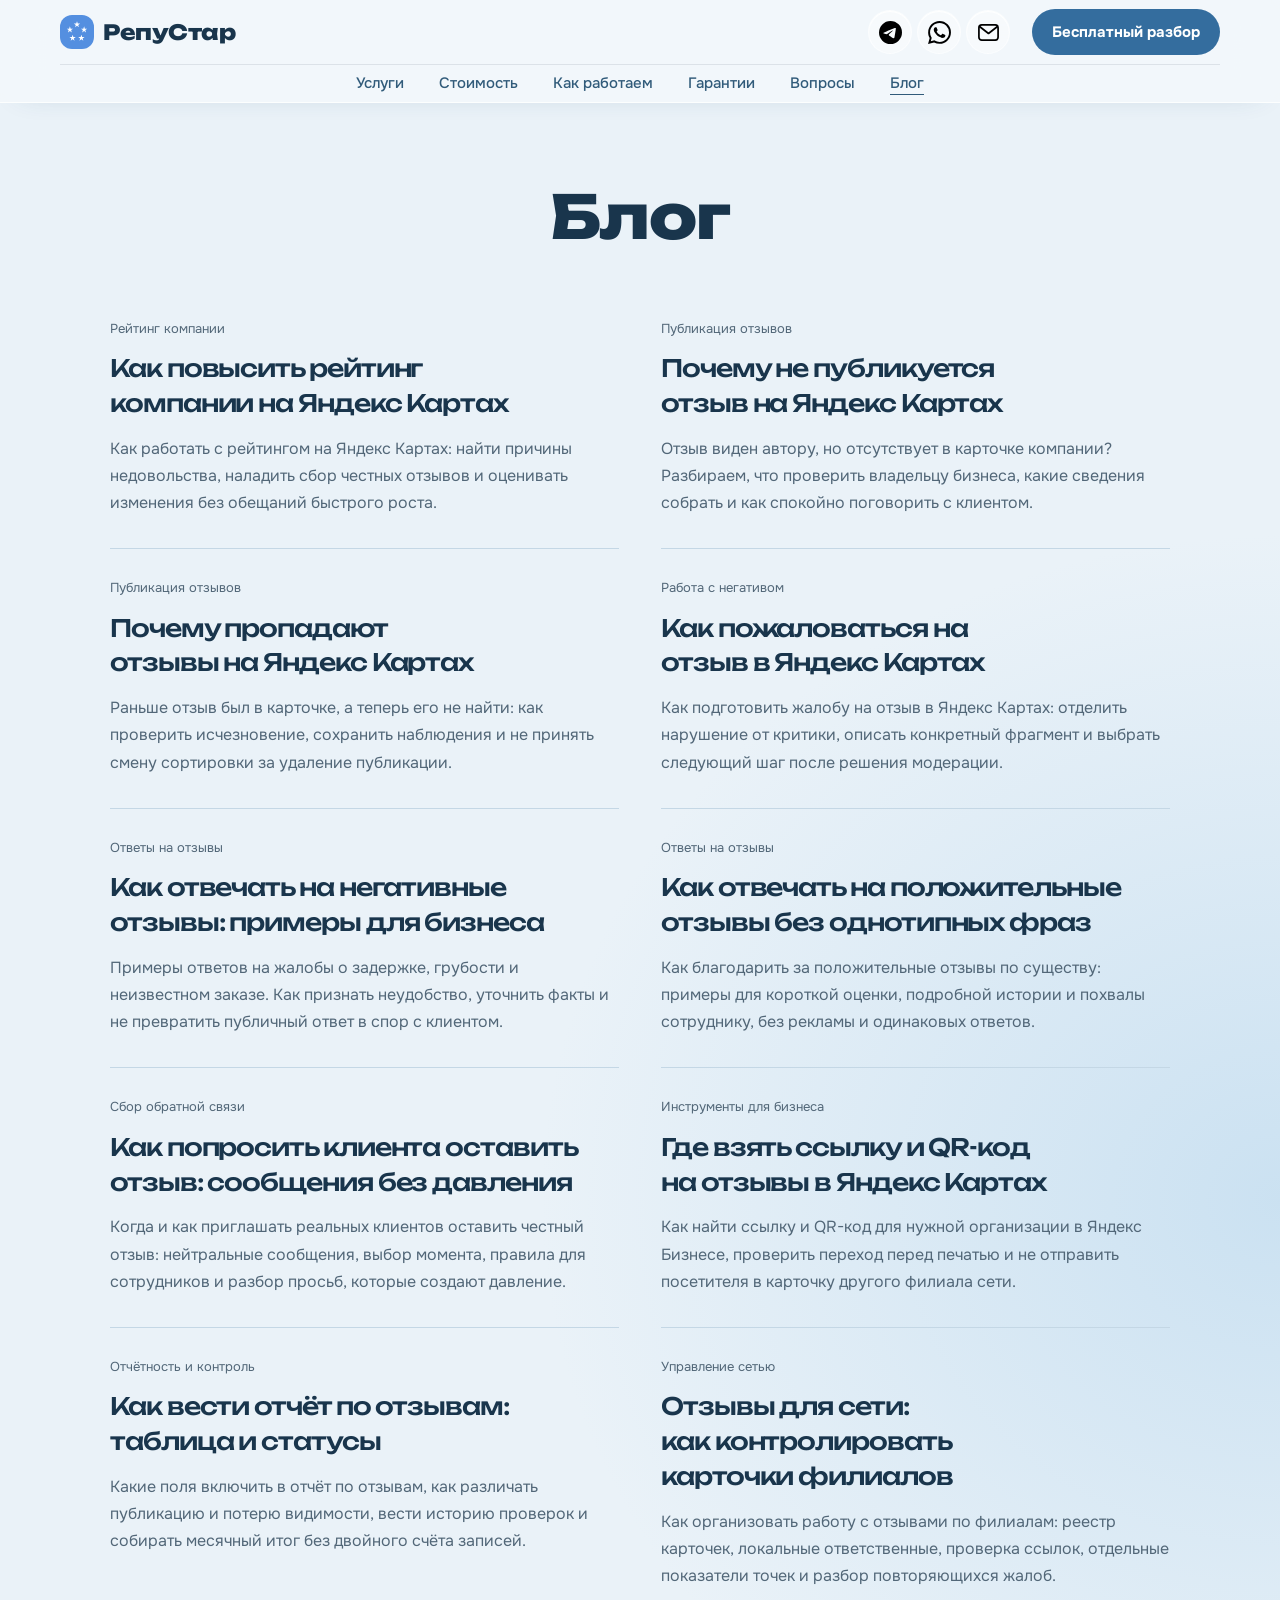
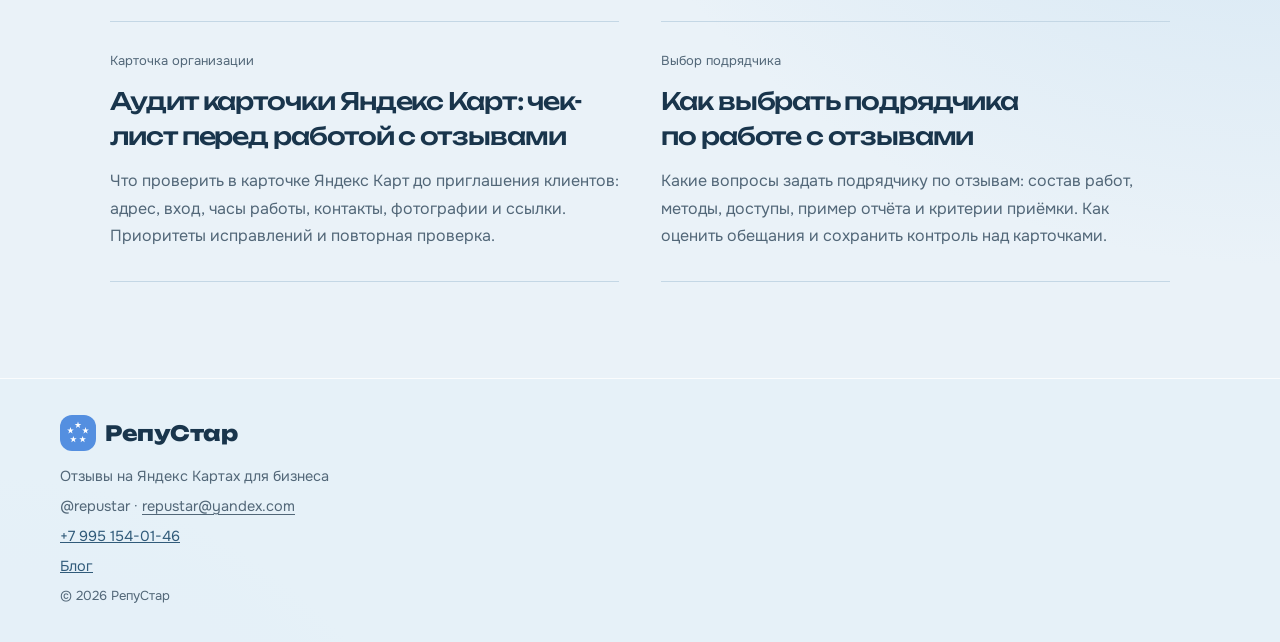
==== commit d6ee253d: "Publish twelve original review-management articles with blog SEO metadata" ====
--- a/blog/index.html
+++ b/blog/index.html
@@ -1,72 +1,65 @@
 <!DOCTYPE html>
 <html lang="ru" data-theme="pastel">
 <head>
-  <meta charset="UTF-8">
-  <meta name="viewport" content="width=device-width, initial-scale=1.0">
-  <title>Блог — РепуСтар</title>
-  <meta name="description" content="Блог РепуСтар о репутации бизнеса на Яндекс Картах. Статьи скоро появятся.">
-  <meta name="robots" content="index,follow,max-image-preview:large">
-  <meta name="theme-color" content="#e1edf6">
-  <meta property="og:type" content="website">
-  <meta property="og:locale" content="ru_RU">
-  <meta property="og:title" content="Блог — РепуСтар">
-  <meta property="og:description" content="Статьи о репутации бизнеса скоро появятся.">
-  <meta name="twitter:card" content="summary">
-  <link rel="icon" type="image/svg+xml" href="../favicon.svg?v=3">
-  <link rel="preconnect" href="https://fonts.googleapis.com">
-  <link rel="preconnect" href="https://fonts.gstatic.com" crossorigin>
-  <link href="https://fonts.googleapis.com/css2?family=Onest:wght@400;500;600;700;800&family=Unbounded:wght@500;700;800&display=swap" rel="stylesheet">
-  <link rel="stylesheet" href="../pastel-theme.css?v=3">
-  <link rel="stylesheet" href="../tide.css?v=3">
-  <link rel="stylesheet" href="../interactions.css?v=3">
-  <link rel="stylesheet" href="../frost.css?v=3">
-  <link rel="stylesheet" href="../range.css?v=1">
-  <link rel="stylesheet" href="../email-copy.css?v=1">
-  <link rel="stylesheet" href="../cleanup.css?v=1">
-
-  <link rel="canonical" href="https://repustar.pro/blog/">
-</head>
+<meta charset="utf-8"/>
+<meta content="width=device-width, initial-scale=1.0" name="viewport"/>
+<title>Блог о репутации и отзывах на Яндекс Картах — РепуСтар</title>
+<meta content="Практические статьи о рейтинге, отзывах, модерации и работе с карточками бизнеса на Яндекс Картах." name="description"/>
+<meta content="index,follow,max-image-preview:large" name="robots"/>
+<meta content="#e1edf6" name="theme-color"/>
+<meta content="website" property="og:type"/>
+<meta content="ru_RU" property="og:locale"/>
+<meta content="Блог о репутации и отзывах на Яндекс Картах — РепуСтар" property="og:title"/>
+<meta content="Практические статьи о рейтинге, отзывах, модерации и работе с карточками бизнеса на Яндекс Картах." property="og:description"/>
+<meta content="summary" name="twitter:card"/>
+<link href="/favicon.svg?v=3" rel="icon" type="image/svg+xml"/>
+<link href="https://fonts.googleapis.com" rel="preconnect"/>
+<link crossorigin="" href="https://fonts.gstatic.com" rel="preconnect"/>
+<link href="https://fonts.googleapis.com/css2?family=Onest:wght@400;500;600;700;800&amp;family=Unbounded:wght@500;700;800&amp;display=swap" rel="stylesheet"/>
+<link href="/pastel-theme.css?v=3" rel="stylesheet"/>
+<link href="/tide.css?v=3" rel="stylesheet"/>
+<link href="/interactions.css?v=3" rel="stylesheet"/>
+<link href="/frost.css?v=3" rel="stylesheet"/>
+<link href="/range.css?v=1" rel="stylesheet"/>
+<link href="/email-copy.css?v=1" rel="stylesheet"/>
+<link href="/cleanup.css?v=2" rel="stylesheet"/>
+<link href="https://repustar.pro/blog/" rel="canonical"/>
+<link href="/blog.css?v=1" rel="stylesheet"/><meta content="https://repustar.pro/blog/" property="og:url"/></head>
 <body class="blog-page">
 <header class="site-header">
-  <div class="wrap header-inner">
-    <a class="logo" href="../#top"><span class="logo-mark" aria-hidden="true"><svg xmlns="http://www.w3.org/2000/svg" viewBox="0 0 1024 1024"><rect width="1024" height="1024" fill="#548FE0"/><polygon points="512.0000,187.0000 534.4514,256.0983 607.1057,256.0983 548.3271,298.8034 570.7785,367.9017 512.0000,325.1966 453.2215,367.9017 475.6729,298.8034 416.8943,256.0983 489.5486,256.0983" fill="#FFFFFF"/><polygon points="725.9877,342.4712 748.4391,411.5695 821.0934,411.5695 762.3148,454.2746 784.7662,523.3729 725.9877,480.6678 667.2092,523.3729 689.6606,454.2746 630.8821,411.5695 703.5363,411.5695" fill="#FFFFFF"/><polygon points="644.2517,594.0288 666.7031,663.1271 739.3573,663.1271 680.5788,705.8322 703.0302,774.9305 644.2517,732.2254 585.4732,774.9305 607.9246,705.8322 549.1460,663.1271 621.8003,663.1271" fill="#FFFFFF"/><polygon points="379.7483,594.0288 402.1997,663.1271 474.8540,663.1271 416.0754,705.8322 438.5268,774.9305 379.7483,732.2254 320.9698,774.9305 343.4212,705.8322 284.6427,663.1271 357.2969,663.1271" fill="#FFFFFF"/><polygon points="298.0123,342.4712 320.4637,411.5695 393.1179,411.5695 334.3394,454.2746 356.7908,523.3729 298.0123,480.6678 239.2338,523.3729 261.6852,454.2746 202.9066,411.5695 275.5609,411.5695" fill="#FFFFFF"/></svg></span>РепуСтар</a>
-    <nav class="quick-contacts" aria-label="Быстрые контакты">
-          <a class="contact-channel channel-tg" href="https://t.me/repustar" target="_blank" rel="noopener" title="Написать в Telegram" aria-label="Написать в Telegram"><img src="../assets/contact-telegram.svg" alt="" aria-hidden="true" width="24" height="24"></a>
-          <a class="contact-channel channel-wa" href="https://wa.me/79951540146" target="_blank" rel="noopener" title="Написать в WhatsApp" aria-label="Написать в WhatsApp"><img src="../assets/contact-whatsapp.svg" alt="" aria-hidden="true" width="24" height="24"></a>
-          <button type="button" class="contact-channel channel-mail" data-copy-email="repustar@yandex.com" title="Скопировать почту" aria-label="Скопировать почту: repustar@yandex.com"><img src="../assets/contact-mail.svg" alt="" aria-hidden="true" width="24" height="24"></button></nav>
-    <nav class="nav" id="nav">
-      <a href="../#services">Услуги</a>
-      <a href="../#packages">Стоимость</a>
-      <a href="../#how">Как работаем</a>
-      <a href="../#guarantees">Гарантии</a>
-      <a href="../#faq">Вопросы</a>
-      <a href="/blog/" aria-current="page">Блог</a>
-    </nav>
-    <a class="btn btn-accent btn-header" href="../#contacts">Бесплатный разбор</a>
-    <button class="burger" id="burger" aria-label="Меню" aria-expanded="false">
-      <span></span><span></span><span></span>
-    </button>
-  </div>
+<div class="wrap header-inner">
+<a class="logo" href="/#top"><span aria-hidden="true" class="logo-mark"><svg viewbox="0 0 1024 1024" xmlns="http://www.w3.org/2000/svg"><rect fill="#548FE0" height="1024" width="1024"></rect><polygon fill="#FFFFFF" points="512.0000,187.0000 534.4514,256.0983 607.1057,256.0983 548.3271,298.8034 570.7785,367.9017 512.0000,325.1966 453.2215,367.9017 475.6729,298.8034 416.8943,256.0983 489.5486,256.0983"></polygon><polygon fill="#FFFFFF" points="725.9877,342.4712 748.4391,411.5695 821.0934,411.5695 762.3148,454.2746 784.7662,523.3729 725.9877,480.6678 667.2092,523.3729 689.6606,454.2746 630.8821,411.5695 703.5363,411.5695"></polygon><polygon fill="#FFFFFF" points="644.2517,594.0288 666.7031,663.1271 739.3573,663.1271 680.5788,705.8322 703.0302,774.9305 644.2517,732.2254 585.4732,774.9305 607.9246,705.8322 549.1460,663.1271 621.8003,663.1271"></polygon><polygon fill="#FFFFFF" points="379.7483,594.0288 402.1997,663.1271 474.8540,663.1271 416.0754,705.8322 438.5268,774.9305 379.7483,732.2254 320.9698,774.9305 343.4212,705.8322 284.6427,663.1271 357.2969,663.1271"></polygon><polygon fill="#FFFFFF" points="298.0123,342.4712 320.4637,411.5695 393.1179,411.5695 334.3394,454.2746 356.7908,523.3729 298.0123,480.6678 239.2338,523.3729 261.6852,454.2746 202.9066,411.5695 275.5609,411.5695"></polygon></svg></span>РепуСтар</a>
+<nav aria-label="Быстрые контакты" class="quick-contacts">
+<a aria-label="Написать в Telegram" class="contact-channel channel-tg" href="https://t.me/repustar" rel="noopener" target="_blank" title="Написать в Telegram"><img alt="" aria-hidden="true" height="24" src="/assets/contact-telegram.svg" width="24"/></a>
+<a aria-label="Написать в WhatsApp" class="contact-channel channel-wa" href="https://wa.me/79951540146" rel="noopener" target="_blank" title="Написать в WhatsApp"><img alt="" aria-hidden="true" height="24" src="/assets/contact-whatsapp.svg" width="24"/></a>
+<button aria-label="Скопировать почту: repustar@yandex.com" class="contact-channel channel-mail" data-copy-email="repustar@yandex.com" title="Скопировать почту" type="button"><img alt="" aria-hidden="true" height="24" src="/assets/contact-mail.svg" width="24"/></button></nav>
+<nav class="nav" id="nav">
+<a href="/#services">Услуги</a>
+<a href="/#packages">Стоимость</a>
+<a href="/#how">Как работаем</a>
+<a href="/#guarantees">Гарантии</a>
+<a href="/#faq">Вопросы</a>
+<a aria-current="page" href="/blog/">Блог</a>
+</nav>
+<a class="btn btn-accent btn-header" href="/#contacts">Бесплатный разбор</a>
+<button aria-expanded="false" aria-label="Меню" class="burger" id="burger">
+<span></span><span></span><span></span>
+</button>
+</div>
 </header>
-<main id="top" class="blog-main">
-  <section class="section blog-section" aria-labelledby="blogTitle">
-    <div class="wrap wrap-narrow">
-      <h1 id="blogTitle">Блог</h1>
-      <p class="blog-empty">Статьи скоро появятся</p>
-    </div>
-  </section>
-</main>
+<main id="top" class="blog-main"><section class="section blog-section blog-index"><div class="wrap"><h1>Блог</h1><div class="blog-grid"><a class="blog-card" href="/blog/kak-povysit-reyting-yandex-karty/"><span class="blog-category">Рейтинг компании</span><h2>Как повысить рейтинг компании на Яндекс Картах</h2><p>Как работать с рейтингом на Яндекс Картах: найти причины недовольства, наладить сбор честных отзывов и оценивать изменения без обещаний быстрого роста.</p></a><a class="blog-card" href="/blog/pochemu-ne-publikuetsya-otzyv/"><span class="blog-category">Публикация отзывов</span><h2>Почему не публикуется отзыв на Яндекс Картах</h2><p>Отзыв виден автору, но отсутствует в карточке компании? Разбираем, что проверить владельцу бизнеса, какие сведения собрать и как спокойно поговорить с клиентом.</p></a><a class="blog-card" href="/blog/pochemu-propadayut-otzyvy/"><span class="blog-category">Публикация отзывов</span><h2>Почему пропадают отзывы на Яндекс Картах</h2><p>Раньше отзыв был в карточке, а теперь его не найти: как проверить исчезновение, сохранить наблюдения и не принять смену сортировки за удаление публикации.</p></a><a class="blog-card" href="/blog/kak-pozhalovatsya-na-otzyv/"><span class="blog-category">Работа с негативом</span><h2>Как пожаловаться на отзыв в Яндекс Картах</h2><p>Как подготовить жалобу на отзыв в Яндекс Картах: отделить нарушение от критики, описать конкретный фрагмент и выбрать следующий шаг после решения модерации.</p></a><a class="blog-card" href="/blog/otvet-na-negativnyy-otzyv/"><span class="blog-category">Ответы на отзывы</span><h2>Как отвечать на негативные отзывы: примеры для бизнеса</h2><p>Примеры ответов на жалобы о задержке, грубости и неизвестном заказе. Как признать неудобство, уточнить факты и не превратить публичный ответ в спор с клиентом.</p></a><a class="blog-card" href="/blog/otvet-na-polozhitelnyy-otzyv/"><span class="blog-category">Ответы на отзывы</span><h2>Как отвечать на положительные отзывы без однотипных фраз</h2><p>Как благодарить за положительные отзывы по существу: примеры для короткой оценки, подробной истории и похвалы сотруднику, без рекламы и одинаковых ответов.</p></a><a class="blog-card" href="/blog/kak-poprosit-klienta-ob-otzyve/"><span class="blog-category">Сбор обратной связи</span><h2>Как попросить клиента оставить отзыв: сообщения без давления</h2><p>Когда и как приглашать реальных клиентов оставить честный отзыв: нейтральные сообщения, выбор момента, правила для сотрудников и разбор просьб, которые создают давление.</p></a><a class="blog-card" href="/blog/ssylka-i-qr-kod-na-otzyvy/"><span class="blog-category">Инструменты для бизнеса</span><h2>Где взять ссылку и QR-код на отзывы в Яндекс Картах</h2><p>Как найти ссылку и QR-код для нужной организации в Яндекс Бизнесе, проверить переход перед печатью и не отправить посетителя в карточку другого филиала сети.</p></a><a class="blog-card" href="/blog/otchet-po-otzyvam/"><span class="blog-category">Отчётность и контроль</span><h2>Как вести отчёт по отзывам: таблица и статусы</h2><p>Какие поля включить в отчёт по отзывам, как различать публикацию и потерю видимости, вести историю проверок и собирать месячный итог без двойного счёта записей.</p></a><a class="blog-card" href="/blog/otzyvy-dlya-seti-filialov/"><span class="blog-category">Управление сетью</span><h2>Отзывы для сети: как контролировать карточки филиалов</h2><p>Как организовать работу с отзывами по филиалам: реестр карточек, локальные ответственные, проверка ссылок, отдельные показатели точек и разбор повторяющихся жалоб.</p></a><a class="blog-card" href="/blog/audit-kartochki-yandex-kart/"><span class="blog-category">Карточка организации</span><h2>Аудит карточки Яндекс Карт: чек-лист перед работой с отзывами</h2><p>Что проверить в карточке Яндекс Карт до приглашения клиентов: адрес, вход, часы работы, контакты, фотографии и ссылки. Приоритеты исправлений и повторная проверка.</p></a><a class="blog-card" href="/blog/kak-vybrat-podryadchika-po-otzyvam/"><span class="blog-category">Выбор подрядчика</span><h2>Как выбрать подрядчика по работе с отзывами</h2><p>Какие вопросы задать подрядчику по отзывам: состав работ, методы, доступы, пример отчёта и критерии приёмки. Как оценить обещания и сохранить контроль над карточками.</p></a></div></div></section></main>
 <footer class="site-footer">
-  <div class="wrap footer-inner">
-    <div class="logo logo-footer"><span class="logo-mark" aria-hidden="true"><svg xmlns="http://www.w3.org/2000/svg" viewBox="0 0 1024 1024"><rect width="1024" height="1024" fill="#548FE0"/><polygon points="512.0000,187.0000 534.4514,256.0983 607.1057,256.0983 548.3271,298.8034 570.7785,367.9017 512.0000,325.1966 453.2215,367.9017 475.6729,298.8034 416.8943,256.0983 489.5486,256.0983" fill="#FFFFFF"/><polygon points="725.9877,342.4712 748.4391,411.5695 821.0934,411.5695 762.3148,454.2746 784.7662,523.3729 725.9877,480.6678 667.2092,523.3729 689.6606,454.2746 630.8821,411.5695 703.5363,411.5695" fill="#FFFFFF"/><polygon points="644.2517,594.0288 666.7031,663.1271 739.3573,663.1271 680.5788,705.8322 703.0302,774.9305 644.2517,732.2254 585.4732,774.9305 607.9246,705.8322 549.1460,663.1271 621.8003,663.1271" fill="#FFFFFF"/><polygon points="379.7483,594.0288 402.1997,663.1271 474.8540,663.1271 416.0754,705.8322 438.5268,774.9305 379.7483,732.2254 320.9698,774.9305 343.4212,705.8322 284.6427,663.1271 357.2969,663.1271" fill="#FFFFFF"/><polygon points="298.0123,342.4712 320.4637,411.5695 393.1179,411.5695 334.3394,454.2746 356.7908,523.3729 298.0123,480.6678 239.2338,523.3729 261.6852,454.2746 202.9066,411.5695 275.5609,411.5695" fill="#FFFFFF"/></svg></span>РепуСтар</div>
-    <p>Отзывы на Яндекс Картах для бизнеса</p>
-    <p>@repustar&nbsp;·&nbsp;<button type="button" class="email-copy-text" data-copy-email="repustar@yandex.com" title="Скопировать почту">repustar@yandex.com</button></p>
-    <p><a href="tel:+79951540146">+7&nbsp;995&nbsp;154-01-46</a></p>
-    <p><a href="/blog/">Блог</a></p>
-    <p class="footer-muted">© 2026&nbsp;РепуСтар</p>
-  </div>
+<div class="wrap footer-inner">
+<div class="logo logo-footer"><span aria-hidden="true" class="logo-mark"><svg viewbox="0 0 1024 1024" xmlns="http://www.w3.org/2000/svg"><rect fill="#548FE0" height="1024" width="1024"></rect><polygon fill="#FFFFFF" points="512.0000,187.0000 534.4514,256.0983 607.1057,256.0983 548.3271,298.8034 570.7785,367.9017 512.0000,325.1966 453.2215,367.9017 475.6729,298.8034 416.8943,256.0983 489.5486,256.0983"></polygon><polygon fill="#FFFFFF" points="725.9877,342.4712 748.4391,411.5695 821.0934,411.5695 762.3148,454.2746 784.7662,523.3729 725.9877,480.6678 667.2092,523.3729 689.6606,454.2746 630.8821,411.5695 703.5363,411.5695"></polygon><polygon fill="#FFFFFF" points="644.2517,594.0288 666.7031,663.1271 739.3573,663.1271 680.5788,705.8322 703.0302,774.9305 644.2517,732.2254 585.4732,774.9305 607.9246,705.8322 549.1460,663.1271 621.8003,663.1271"></polygon><polygon fill="#FFFFFF" points="379.7483,594.0288 402.1997,663.1271 474.8540,663.1271 416.0754,705.8322 438.5268,774.9305 379.7483,732.2254 320.9698,774.9305 343.4212,705.8322 284.6427,663.1271 357.2969,663.1271"></polygon><polygon fill="#FFFFFF" points="298.0123,342.4712 320.4637,411.5695 393.1179,411.5695 334.3394,454.2746 356.7908,523.3729 298.0123,480.6678 239.2338,523.3729 261.6852,454.2746 202.9066,411.5695 275.5609,411.5695"></polygon></svg></span>РепуСтар</div>
+<p>Отзывы на Яндекс Картах для бизнеса</p>
+<p>@repustar · <button class="email-copy-text" data-copy-email="repustar@yandex.com" title="Скопировать почту" type="button">repustar@yandex.com</button></p>
+<p><a href="tel:+79951540146">+7 995 154-01-46</a></p>
+<p><a href="/blog/">Блог</a></p>
+<p class="footer-muted">© 2026 РепуСтар</p>
+</div>
 </footer>
-<script src="../blog-nav.js?v=1"></script>
-<script src="../email-copy.js?v=1"></script>
+<script src="/blog-nav.js?v=1"></script>
+<script src="/email-copy.js?v=1"></script>
+<script type="application/ld+json">{"@context": "https://schema.org", "@graph": [{"@type": "Blog", "name": "Блог РепуСтар", "url": "https://repustar.pro/blog/", "inLanguage": "ru-RU", "publisher": {"@type": "Organization", "name": "РепуСтар", "url": "https://repustar.pro/"}}, {"@type": "ItemList", "itemListElement": [{"@type": "ListItem", "position": 1, "url": "https://repustar.pro/blog/kak-povysit-reyting-yandex-karty/", "name": "Как повысить рейтинг компании на Яндекс Картах"}, {"@type": "ListItem", "position": 2, "url": "https://repustar.pro/blog/pochemu-ne-publikuetsya-otzyv/", "name": "Почему не публикуется отзыв на Яндекс Картах"}, {"@type": "ListItem", "position": 3, "url": "https://repustar.pro/blog/pochemu-propadayut-otzyvy/", "name": "Почему пропадают отзывы на Яндекс Картах"}, {"@type": "ListItem", "position": 4, "url": "https://repustar.pro/blog/kak-pozhalovatsya-na-otzyv/", "name": "Как пожаловаться на отзыв в Яндекс Картах"}, {"@type": "ListItem", "position": 5, "url": "https://repustar.pro/blog/otvet-na-negativnyy-otzyv/", "name": "Как отвечать на негативные отзывы: примеры для бизнеса"}, {"@type": "ListItem", "position": 6, "url": "https://repustar.pro/blog/otvet-na-polozhitelnyy-otzyv/", "name": "Как отвечать на положительные отзывы без однотипных фраз"}, {"@type": "ListItem", "position": 7, "url": "https://repustar.pro/blog/kak-poprosit-klienta-ob-otzyve/", "name": "Как попросить клиента оставить отзыв: сообщения без давления"}, {"@type": "ListItem", "position": 8, "url": "https://repustar.pro/blog/ssylka-i-qr-kod-na-otzyvy/", "name": "Где взять ссылку и QR-код на отзывы в Яндекс Картах"}, {"@type": "ListItem", "position": 9, "url": "https://repustar.pro/blog/otchet-po-otzyvam/", "name": "Как вести отчёт по отзывам: таблица и статусы"}, {"@type": "ListItem", "position": 10, "url": "https://repustar.pro/blog/otzyvy-dlya-seti-filialov/", "name": "Отзывы для сети: как контролировать карточки филиалов"}, {"@type": "ListItem", "position": 11, "url": "https://repustar.pro/blog/audit-kartochki-yandex-kart/", "name": "Аудит карточки Яндекс Карт: чек-лист перед работой с отзывами"}, {"@type": "ListItem", "position": 12, "url": "https://repustar.pro/blog/kak-vybrat-podryadchika-po-otzyvam/", "name": "Как выбрать подрядчика по работе с отзывами"}]}]}</script>
 </body>
 </html>
--- a/cleanup.css
+++ b/cleanup.css
@@ -1,6 +1,7 @@
 /* Scoped editorial cleanup; preserve the existing theme and hero headline. */
 .section > .wrap > h2,
 .reputation-intro h2 { text-align:center; margin-left:auto; margin-right:auto; }
+#why .reputation-intro h2, #packages > .wrap > h2 { text-align:left; margin-left:0; margin-right:0; }
 .reputation-layout { grid-template-columns:minmax(0,1fr); gap:32px; }
 .reputation-intro h2 { max-width:100%; margin-bottom:0; }
 .reputation-list { width:100%; max-width:820px; margin:0 auto; }
--- a/blog.css
+++ b/blog.css
@@ -0,0 +1,50 @@
+/* Editorial blog; reuse Repustar Onest/Unbounded and pastel tokens. */
+.blog-index .wrap { max-width:1120px; }
+.blog-grid { display:grid; grid-template-columns:repeat(2,minmax(0,1fr)); gap:0 42px; margin-top:38px; }
+.blog-card { display:block; min-width:0; padding:28px 0 32px; border-bottom:1px solid var(--line); color:var(--ink); text-decoration:none; }
+.blog-card:hover h2 { color:var(--accent); text-decoration:underline; text-underline-offset:5px; }
+.blog-card:focus-visible { outline:3px solid var(--accent); outline-offset:6px; }
+.blog-category { display:block; color:var(--muted); font-size:13px; margin-bottom:12px; }
+.blog-card h2 { font-family:var(--font-head); font-weight:500; font-size:clamp(19px,2vw,24px); line-height:1.45; text-align:left; margin:0 0 14px; text-wrap:balance; overflow-wrap:anywhere; }
+.blog-card p { font-size:16px; line-height:1.7; color:var(--muted); margin:0; }
+.blog-article { padding:36px 0 84px; }
+.article-wrap { max-width:980px; }
+.breadcrumbs { display:flex; flex-wrap:wrap; gap:8px; font-size:13px; color:var(--muted); margin:0 0 32px; }
+.breadcrumbs a { color:inherit; text-underline-offset:3px; }
+.article-header { max-width:900px; margin-bottom:34px; }
+.article-header h1 { font-size:clamp(27px,3.5vw,45px); line-height:1.3; margin:0 0 18px; text-wrap:balance; overflow-wrap:anywhere; }
+.article-meta { color:var(--muted); font-size:13px; margin:0 0 22px; }
+.article-lead { font-size:clamp(18px,2vw,21px); line-height:1.7; max-width:800px; }
+.article-toc { max-width:800px; background:var(--paper-2); border-radius:var(--radius); padding:24px 28px; margin:32px 0 38px; }
+.article-toc summary { cursor:pointer; font-weight:600; padding:4px 0; }
+.article-toc ul { padding-left:20px; margin:14px 0 0; }
+.article-toc a { display:inline-block; color:var(--ink); padding:5px 0; text-underline-offset:3px; }
+.article-body { max-width:800px; font-size:18px; line-height:1.85; overflow-wrap:break-word; }
+.article-body section { scroll-margin-top:170px; }
+.article-body h2 { font-family:var(--font-head); font-weight:500; font-size:clamp(22px,2.7vw,29px); line-height:1.45; margin:38px 0 18px; text-align:left; text-wrap:balance; }
+.article-body p { margin:0 0 18px; }
+.article-body ul,.article-body ol { margin:16px 0 24px; padding-left:25px; }
+.article-body li { padding-left:3px; margin:9px 0; }
+.article-body a,.article-sources a { color:var(--accent); text-underline-offset:3px; overflow-wrap:anywhere; }
+.article-body blockquote { margin:24px 0; padding:22px 26px; background:var(--paper-2); border-radius:var(--radius); font-style:normal; }
+.article-body blockquote p:last-child { margin-bottom:0; }
+.article-sources { max-width:800px; border-top:1px solid var(--line); margin-top:42px; padding-top:26px; }
+.article-sources h2,.related-articles h2 { font-size:24px; margin:0 0 18px; }
+.article-sources ul { padding-left:21px; font-size:15px; line-height:1.8; }
+.related-articles { margin:44px 0 32px; }
+.related-articles ul { display:grid; grid-template-columns:repeat(2,minmax(0,1fr)); gap:16px 34px; list-style:none; padding:0; }
+.related-articles a { display:block; color:var(--ink); font-size:17px; line-height:1.65; text-underline-offset:4px; padding:12px 0; }
+.article-cta { display:flex; gap:18px; align-items:center; flex-wrap:wrap; padding-top:24px; border-top:1px solid var(--line); }
+.article-cta .back-blog { color:var(--ink); text-underline-offset:4px; }
+@media(max-width:720px) {
+ .blog-grid,.related-articles ul { grid-template-columns:minmax(0,1fr); gap:0; }
+ .blog-card { padding:24px 0; }
+ .blog-card h2 { font-size:20px; }
+ .blog-article { padding-top:24px; }
+ .article-body { font-size:17px; line-height:1.8; }
+ .article-toc { padding:18px 20px; }
+ .article-body blockquote { padding:18px 20px; }
+ .breadcrumbs { margin-bottom:24px; }
+ .article-header h1 { font-size:28px; }
+ .article-cta .btn { width:100%; }
+}
